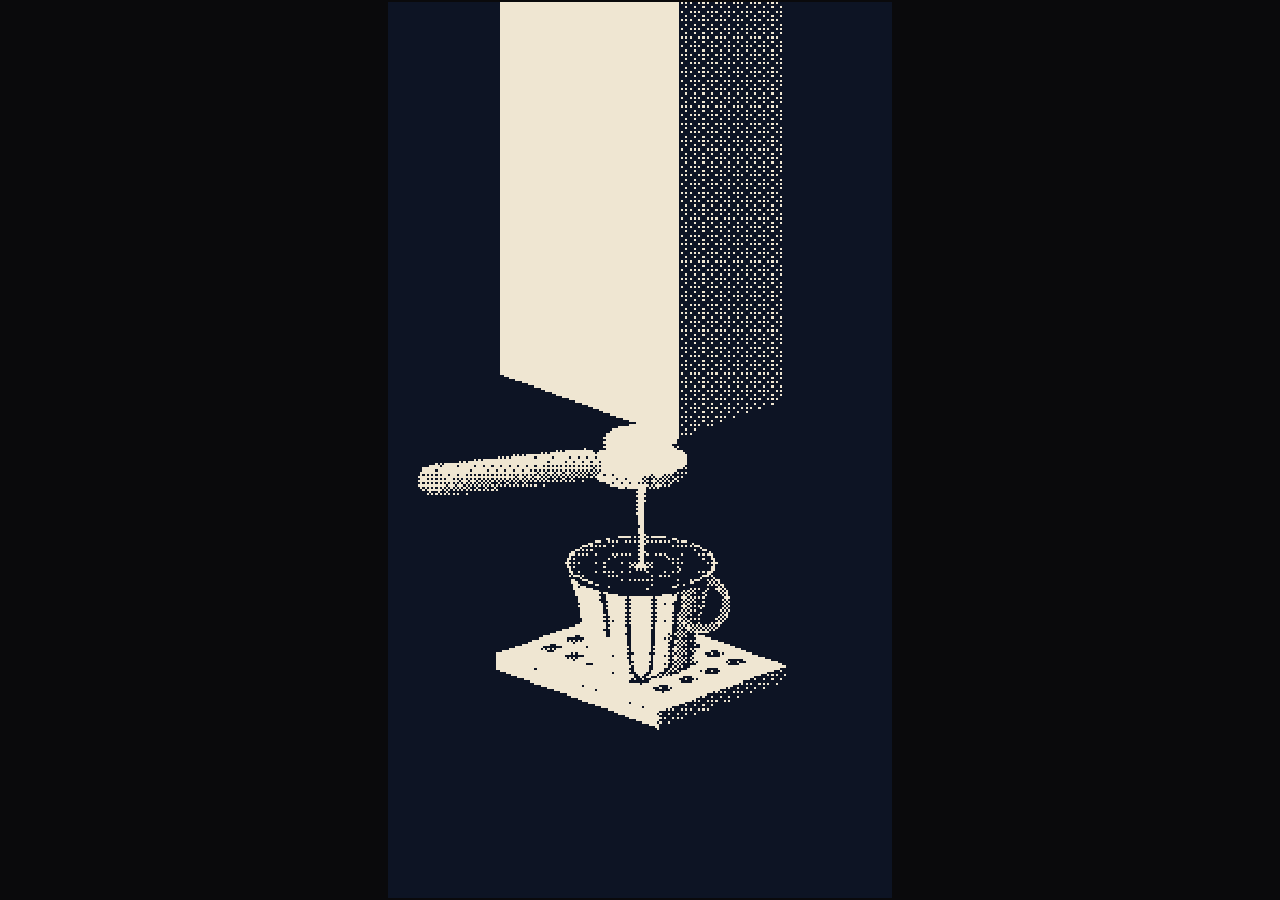
==== gallery/postcards/coffee/index.html @ 9e924c51 "Require maker-facing controls for every postcard" ====
<!doctype html>
<html lang="en">
<head>
<meta charset="utf-8">
<meta name="viewport" content="width=device-width, initial-scale=1">
<title>Coffee</title>
<style>
  :root{color-scheme:dark;--bg:#0a0a0c}
  *{box-sizing:border-box}
  html,body{margin:0;width:100%;height:100%;background:var(--bg);overflow:hidden}
  body{display:flex;align-items:center;justify-content:center}
  #stage{width:100%;height:100%;display:flex;align-items:center;justify-content:center}
  canvas{display:block;image-rendering:pixelated;image-rendering:crisp-edges}
  #load{position:fixed;inset:0;display:flex;align-items:center;justify-content:center;
    background:var(--bg);color:#6f6d66;font:11px/1.5 ui-monospace,SFMono-Regular,Menlo,monospace;
    letter-spacing:.2em;z-index:20}
</style>
</head>
<body>
<div id="stage"><canvas id="c"></canvas></div>
<div id="load">WARMING THE GROUP…</div>
<script>
(function(){
"use strict";

/* ========================================================================
   BLINKING ROBOT — coffee that never empties

   An espresso machine pours into a cup that is already full. The stream
   ripples the surface and pushes coffee over the rim; the spill runs down the
   cup, spreads on the tray, and leaves the frame. Then the pour stops, the
   surface settles, the cup is full and still again, and it starts over.

   RENDER PIPELINE — same discipline as the windmill postcard: compose the
   whole scene as CONTINUOUS luminance in a Float32 buffer, then threshold the
   finished composite once through an ordered Bayer 8x8 matrix. One dither pass
   means every surface is quantized on the same lattice and the frame reads as
   a single screen-print instead of a stack of pre-dithered parts. Luminance is
   the authoring space; the two-colour palette is applied only at the end.
   >= 1.0 is immune to the dither (solid paper), <= 0 is always ink.

   GEOMETRY is a symmetric dimetric projection — no perspective, no vanishing
   point. World +x runs right-and-down the frame, +y left-and-down, +z straight
   up. A horizontal circle therefore always projects to an ellipse of the same
   fixed ratio (ELL), which is what lets cup, rim, coffee, ripples and the tray
   pool all be drawn as plain ellipses and still agree about the ground plane.

   RESOLUTION INDEPENDENCE — every number in CFG is authored against a BASE
   234x416 grid and multiplied by S = W/234 at build time. Lengths, positions
   and velocities scale by S; rates (1/s) and unitless ratios must NOT be
   touched.
   ===================================================================== */

const BASE_W=234, BASE_H=416;

const CFG = {
  gridK : 26,          // grid is 9k x 16k cells -> 234x416 at k=26
  fit   : 'fill',      // 'fill' = grow into the space | 'crisp' = integer zoom
  ink   : '#0d1424',
  paper : '#efe6d2',

  /* Projection. e1 is world +x, e2 is world +y, both in grid pixels per world
     unit; z is straight up. Keeping |e1|=|e2| and mirroring their x components
     is what makes the projection symmetric, so the two visible side faces of
     every box read as an equal pair. */
  proj  : { ox:110, oy:288, ex:0.94, ey:0.34 },

  /* Face tones. Light comes from the upper left, so the +y face (front-left)
     is the lit side and the +x face (right) is the shaded one. */
  /* The two big machine faces are pushed to the ends of the range on purpose.
     A large area at mid luminance is a large area of 50% stipple, which reads
     as noise rather than as a surface; solid paper against solid ink keeps the
     masses simple and spends the dither on the round forms that need it. */
  tone  : { top:1.0, left:1.0, right:0.16, edge:1.0,
            coffee:0.02, wall:0.22, spill:0.0 },

  tray  : { x0:0, x1:80, y0:0, y1:64, z0:0, z1:7,
            slotX:11, slotY:12, slotW:5.4, slotH:6.2, lipInset:7 },

  cup   : { wx:40, wy:32, base:7, top:52, rTop:26, rBot:18, belly:0.30,
            wall:0.9, handleR:13, handleT:3.6 },

  /* The housing runs off the top of the frame. Seeing its top face would make
     it a box sitting in space; cropping it makes it a machine the scene is
     under, and leaves only the two side faces the composition needs. */
  /* The housing is centred on the CUP's axis, not on the frame: in this
     projection that means (bx0+bx1)/2 - (by0+by1)/2 must equal wx - wy. */
  mach  : { bx0:-24, bx1:64, by0:-14, by1:38, bz0:120, bz1:420,
            headR:13, headZ0:100, headZ1:110,
            collarR:16.5, collarZ0:94, collarZ1:100,
            spoutR:3.6, spoutZ0:88, spoutZ1:94,
            handA:[24,44,96], handB:[-14,80,88], handR:7.6, handCap:9.5 },

  /* The cycle. Everything is phase-driven off one clock, so the postcard has
     no accumulating state to drift: at the end of a period the surface is
     calm, the cup is clean, and the next pour starts from the same still cup. */
  cyc   : { period:9.4, pour:4.6, onRamp:0.30, breakDur:0.42,
            dropEvery:0.34, dropN:3 },

  wave  : { k:0.60, w:7.0, decay:62, gain:0.72, rise:1.6, fall:0.62 },

  spill : { n:4, spread:0.58, start:0.9, stagger:0.34, speed:34,
            dryDelay:0.7, drySpeed:52, w:1.1,
            poolGrow:11, poolMax:30, poolDrain:5.5,
            dripEvery:0.5, dripSpeed:110 }
};

/* ---------- helpers --------------------------------------------------- */
const clamp=(v,a,b)=>v<a?a:v>b?b:v;
const lerp=(a,b,t)=>a+(b-a)*t;
function smooth(e0,e1,x){ const t=clamp((x-e0)/(e1-e0),0,1); return t*t*(3-2*t); }

/* A smooth luminance ramp thresholded through an ordered matrix produces long
   straight bands — on a curved form they read as streaks running down it, not
   as shading. A tiny deterministic jitter added to the TONE (never to the
   palette or the lattice) breaks the bands into grain. */
function grain(x,y){
  const n=Math.sin(x*12.9898+y*78.233)*43758.5453;
  return (n-Math.floor(n))-0.5;
}

const BAYER = new Uint8Array([
   0,32, 8,40, 2,34,10,42,  48,16,56,24,50,18,58,26,
  12,44, 4,36,14,46, 6,38,  60,28,52,20,62,30,54,22,
   3,35,11,43, 1,33, 9,41,  51,19,59,27,49,17,57,25,
  15,47, 7,39,13,45, 5,37,  63,31,55,23,61,29,53,21]);

function packColor(hex){
  const n=parseInt(hex.slice(1),16);
  const r=(n>>16)&255, g=(n>>8)&255, b=n&255;
  return ((255<<24)|(b<<16)|(g<<8)|r)>>>0;   // little-endian AABBGGRR
}

/* ======================================================================
   DERIVED STATE — rebuilt by build()
   ==================================================================== */
let W,H,S;
let lum,img,buf32,CINK,CPAP;
let EX,EY,OX,OY;            // projection, in grid pixels
let ELLX,ELLY;              // world radius -> ellipse radii
let CUPX,RIMY,BASEY,RTOP,RBOT,SURFY;
let SPOUTX,SPOUTY;
let TRAYTOP;                // projected y of the tray top at the cup axis

const cv=document.getElementById('c');
const ctx=cv.getContext('2d',{alpha:false});

/* World -> grid. z is up, so it subtracts. */
function px(x,y){ return OX+(x-y)*EX; }
function py(x,y,z){ return OY+(x+y)*EY-z; }

function build(){
  const K=CFG.gridK;
  W=9*K; H=16*K; S=W/BASE_W;

  cv.width=W; cv.height=H;
  img=ctx.createImageData(W,H);
  buf32=new Uint32Array(img.data.buffer);
  lum=new Float32Array(W*H);
  CINK=packColor(CFG.ink); CPAP=packColor(CFG.paper);

  const p=CFG.proj;
  EX=p.ex*S; EY=p.ey*S; OX=p.ox*S; OY=p.oy*S;

  /* A horizontal circle of world radius r projects to an ellipse of these
     radii — derived from the projection itself, never guessed, so ground-plane
     ellipses and box faces cannot disagree about the same plane. */
  ELLX=Math.SQRT2*EX; ELLY=Math.SQRT2*EY;

  const c=CFG.cup;
  CUPX = px(c.wx,c.wy);
  RIMY = py(c.wx,c.wy,c.top);
  BASEY= py(c.wx,c.wy,c.base);
  TRAYTOP = py(c.wx,c.wy,CFG.tray.z1);
  RTOP = c.rTop*S; RBOT = c.rBot*S;
  SURFY = RIMY + 1.4*S;               // the coffee sits just under the rim

  const m=CFG.mach;
  SPOUTX = px(c.wx,c.wy);
  SPOUTY = py(c.wx,c.wy,m.spoutZ0);
}

/* ======================================================================
   PRIMITIVES — everything writes coverage-weighted luminance
   ==================================================================== */
function span(y,xa,xb,tone,alpha){
  if(y<0||y>=H||xb<=xa) return;
  if(xa<0)xa=0; if(xb>W)xb=W; if(xb<=xa) return;
  const o=y*W, i0=Math.floor(xa), i1=Math.ceil(xb)-1;
  for(let x=i0;x<=i1;x++){
    const cov=Math.min(x+1,xb)-Math.max(x,xa); if(cov<=0) continue;
    const a=alpha*cov, i=o+x;
    lum[i]+=(tone-lum[i])*a;
  }
}
/* Shaded variant: fn(x,y) -> tone, sampled at the pixel centre. */
function spanF(y,xa,xb,fn,alpha){
  if(y<0||y>=H||xb<=xa) return;
  if(xa<0)xa=0; if(xb>W)xb=W; if(xb<=xa) return;
  const o=y*W, i0=Math.floor(xa), i1=Math.ceil(xb)-1, cy=y+0.5;
  for(let x=i0;x<=i1;x++){
    const cov=Math.min(x+1,xb)-Math.max(x,xa); if(cov<=0) continue;
    const a=alpha*cov, i=o+x;
    lum[i]+=(fn(x+0.5,cy)-lum[i])*a;
  }
}

/* Simple polygon scanline. Works for the convex quads every box face is. */
function poly(pts,tone,alpha){
  if(alpha===undefined) alpha=1;
  let ymin=1e9,ymax=-1e9;
  for(const p of pts){ if(p[1]<ymin)ymin=p[1]; if(p[1]>ymax)ymax=p[1]; }
  const y0=Math.max(0,Math.floor(ymin)), y1=Math.min(H-1,Math.ceil(ymax));
  const xs=[];
  const shaded=typeof tone==='function';
  for(let y=y0;y<=y1;y++){
    const cy=y+0.5; xs.length=0;
    for(let i=0,n=pts.length;i<n;i++){
      const a=pts[i], b=pts[(i+1)%n];
      if((a[1]<=cy)===(b[1]<=cy)) continue;
      xs.push(a[0]+(cy-a[1])*(b[0]-a[0])/(b[1]-a[1]));
    }
    if(xs.length<2) continue;
    xs.sort((p,q)=>p-q);
    for(let i=0;i+1<xs.length;i+=2){
      if(shaded) spanF(y,xs[i],xs[i+1],tone,alpha);
      else span(y,xs[i],xs[i+1],tone,alpha);
    }
  }
}

function ellipse(cx,cy,rx,ry,tone,alpha){
  if(alpha===undefined) alpha=1;
  if(rx<=0||ry<=0) return;
  const shaded=typeof tone==='function';
  const y0=Math.max(0,Math.floor(cy-ry)), y1=Math.min(H-1,Math.ceil(cy+ry));
  for(let y=y0;y<=y1;y++){
    const u=(y+0.5-cy)/ry; if(u<=-1||u>=1) continue;
    const dx=rx*Math.sqrt(1-u*u);
    if(shaded) spanF(y,cx-dx,cx+dx,tone,alpha);
    else span(y,cx-dx,cx+dx,tone,alpha);
  }
}

/* Elliptical ring, drawn as the two side spans of the outer ellipse minus the
   inner one. Used for the rim band and the cup handle. */
function ring(cx,cy,rx,ry,rx2,ry2,tone,alpha){
  if(alpha===undefined) alpha=1;
  const y0=Math.max(0,Math.floor(cy-ry)), y1=Math.min(H-1,Math.ceil(cy+ry));
  for(let y=y0;y<=y1;y++){
    const u=(y+0.5-cy)/ry; if(u<=-1||u>=1) continue;
    const dx=rx*Math.sqrt(1-u*u);
    const v=(y+0.5-cy)/ry2;
    if(v>-1&&v<1){
      const dx2=rx2*Math.sqrt(1-v*v);
      span(y,cx-dx,cx-dx2,tone,alpha);
      span(y,cx+dx2,cx+dx,tone,alpha);
    }else{
      span(y,cx-dx,cx+dx,tone,alpha);
    }
  }
}

/* Capsule: a thick segment with round ends, shaded across its own normal so a
   cylinder reads as a cylinder rather than a flat bar. */
function capsule(ax,ay,bx,by,r,fn,alpha){
  if(alpha===undefined) alpha=1;
  const x0=Math.max(0,Math.floor(Math.min(ax,bx)-r-1));
  const x1=Math.min(W-1,Math.ceil(Math.max(ax,bx)+r+1));
  const y0=Math.max(0,Math.floor(Math.min(ay,by)-r-1));
  const y1=Math.min(H-1,Math.ceil(Math.max(ay,by)+r+1));
  const dx=bx-ax, dy=by-ay, L2=dx*dx+dy*dy||1;
  for(let y=y0;y<=y1;y++){
    const o=y*W, cy=y+0.5;
    for(let x=x0;x<=x1;x++){
      const cx=x+0.5;
      let t=((cx-ax)*dx+(cy-ay)*dy)/L2; t=clamp(t,0,1);
      const qx=cx-(ax+dx*t), qy=cy-(ay+dy*t);
      const d=Math.sqrt(qx*qx+qy*qy);
      const cov=clamp(r+0.5-d,0,1); if(cov<=0) continue;
      /* signed distance across the capsule, -1 (upper-left) .. 1 */
      const nrm=(qx*dy-qy*dx)/Math.sqrt(L2)/r;
      const i=o+x, a=alpha*cov;
      lum[i]+=(fn(clamp(nrm,-1,1),t)-lum[i])*a;
    }
  }
}

/* ======================================================================
   BOXES — three visible faces, back-to-front is implicit
   ==================================================================== */
function box(x0,x1,y0,y1,z0,z1,tones){
  const T=tones||CFG.tone;
  const P=(x,y,z)=>[px(x,y),py(x,y,z)];
  /* +y face (front-left, lit) */
  poly([P(x0,y1,z1),P(x1,y1,z1),P(x1,y1,z0),P(x0,y1,z0)],T.left);
  /* +x face (right, shaded) */
  poly([P(x1,y0,z1),P(x1,y1,z1),P(x1,y1,z0),P(x1,y0,z0)],T.right);
  /* top */
  poly([P(x0,y0,z1),P(x1,y0,z1),P(x1,y1,z1),P(x0,y1,z1)],T.top);
  /* the vertical corner where the two side faces meet needs a stroke: they are
     different tones, but at this resolution the seam still closes up unless it
     is drawn */
  const a=P(x1,y1,z1), b=P(x1,y1,z0);
  capsule(a[0],a[1],b[0],b[1],0.6,()=>CFG.tone.edge);
}

/* Vertical cylinder seen from above: the side wall plus its top ellipse. */
function cylinder(wx,wy,r,z0,z1,shade){
  const cx=px(wx,wy), cyTop=py(wx,wy,z1), cyBot=py(wx,wy,z0);
  const RX=r*ELLX, ry=r*ELLY;
  /* side wall: the lower half of the top ellipse swept down to the bottom one */
  for(let y=Math.floor(cyTop);y<=Math.ceil(cyBot+ry);y++){
    const dyT=(y+0.5-cyTop)/ry, dyB=(y+0.5-cyBot)/ry;
    let half=RX;
    if(dyB>0){ if(dyB>=1) continue; half=RX*Math.sqrt(1-dyB*dyB); }
    else if(dyT<0){ if(dyT<=-1) continue; half=RX*Math.sqrt(1-dyT*dyT); }
    spanF(y,cx-half,cx+half,(x)=>shade((x-cx)/RX),1);
  }
  ellipse(cx,cyTop,RX,ry,CFG.tone.top,1);
  return {cx:cx,rx:RX,ry:ry,top:cyTop,bot:cyBot};
}

/* Shading law shared by every round vertical form: lit from the upper left,
   with a bright edge on the lit side and a dark terminator on the right. */
function roundShade(n){
  const t=clamp((n+1)/2,0,1);
  return 0.98-0.86*t*t;
}

/* The cup gets its own law: solid across most of its width, with the fall-off
   pushed into the last third. A full round gradient dithers into vertical
   bands, and the overflow running down the cup is ALSO vertical bands — the
   two become the same mark and the cup just reads as striped. Keeping the body
   a flat mass leaves the stripes to mean one thing only: coffee. */
function cupShade(n){
  const t=smooth(0.18,1.0,n);
  return 1.0-0.94*t*t;
}

/* ======================================================================
   CYCLE STATE
   ==================================================================== */
let t=0;
let waveAmp=0;            // ripple amplitude, 0..1
let wavePhase=0;
let spills=[];            // rivulets down the outside of the cup
let pool=0;               // radius of the spill pool on the tray, world units
let drips=[];             // drops falling off the tray, out of frame
let drops=[];             // residual drops from the spout after the pour stops
let lastDrip=0, lastDrop=0;

function resetCycle(){
  spills=[];
  const n=CFG.spill.n;
  for(let i=0;i<n;i++){
    /* Rivulets sit on the FRONT arc of the rim only. On the back arc they
       would run down a face the camera cannot see and read as nothing. */
    const u=(i+0.5)/n-0.5;
    spills.push({ ang:Math.PI/2+u*Math.PI*CFG.spill.spread,
                  t0:CFG.spill.start+i*CFG.spill.stagger*(i%2?1:0.6),
                  head:0, tail:0, v:CFG.spill.speed*(0.85+0.3*((i*7)%5)/5) });
  }
  drops=[]; lastDrop=0;
}
resetCycle();

/* phase within one cycle, and the pour envelope */
function phase(){ return t%CFG.cyc.period; }
function pourAmount(){
  const p=phase(), c=CFG.cyc;
  if(p>c.pour) return 0;
  return smooth(0,c.onRamp,p);
}

function step(dt){
  const c=CFG.cyc, w=CFG.wave, s=CFG.spill;
  const prev=phase();
  t+=dt;
  const p=phase();
  if(p<prev) resetCycle();          // wrapped: a fresh, clean cup

  /* Ripples answer to the stream LANDING, not to the pour starting: the tip
     needs its fall time first, or the surface reacts to nothing. */
  const pouring=pourAmount()>0.01 && p>=c.onRamp*0.85 && p<=c.pour;

  /* Ripples: driven up while the stream lands, then decaying. The phase keeps
     advancing either way so rings keep travelling outward as they die. */
  wavePhase+=w.w*dt;
  const target=pouring?1:0;
  const rate=pouring?w.rise:w.fall;
  waveAmp+=(target-waveAmp)*clamp(rate*dt,0,1);

  /* Rivulets. The head runs down the outside while the pour is on; once it
     stops, the streak dries from the top down, which is what returns the cup
     to a clean, still state before the cycle repeats. */
  const runLen=(BASEY+RBOT*ELLY)-RIMY;
  for(const sp of spills){
    if(p>=sp.t0 && p<=c.pour) sp.head=Math.min(runLen,sp.head+sp.v*S*dt);
    if(p>c.pour+s.dryDelay){
      sp.tail=Math.min(sp.head,sp.tail+s.drySpeed*S*dt);
    }
  }
  /* Pool on the tray: fed while any rivulet has reached the bottom of the cup,
     draining off the tray the rest of the time. */
  let feeding=false;
  for(const sp of spills) if(sp.head>=runLen*0.98 && sp.tail<sp.head) feeding=true;
  pool += (feeding? s.poolGrow : -s.poolDrain)*dt;
  pool = clamp(pool,0,s.poolMax);

  /* Drips off the tray's front edge — the spill leaving the frame rather than
     becoming a second subject. */
  if(pool>CFG.tray.y1*0.16 && t-lastDrip>s.dripEvery){
    lastDrip=t;
    const u=0.25+0.5*((drips.length*13)%7)/7;
    const wx=lerp(CFG.tray.x0,CFG.tray.x1,u), wy=CFG.tray.y1;
    drips.push({x:px(wx,wy), y:py(wx,wy,0), v:0, len:2.2*S});
  }
  for(const d of drips){ d.v+=CFG.spill.dripSpeed*S*dt; d.y+=d.v*dt; d.len+=6*S*dt; }
  drips=drips.filter(d=>d.y-d.len<H);

  /* Residual drops after the stream breaks. */
  const off=p-c.pour;
  if(off>c.breakDur && off<c.breakDur+c.dropEvery*c.dropN && t-lastDrop>c.dropEvery){
    lastDrop=t; drops.push({y:SPOUTY,v:0,r:0.9*S});
  }
  for(const d of drops){ d.v+=190*S*dt; d.y+=d.v*dt; }
  drops=drops.filter(d=>d.y<SURFY);
}

/* ======================================================================
   SCENE
   ==================================================================== */
function drawTray(){
  const T=CFG.tray, P=(x,y,z)=>[px(x,y),py(x,y,z)];
  box(T.x0,T.x1,T.y0,T.y1,T.z0,T.z1);
  /* Drain slots, an axo lattice on the top face. They are the only fine detail
     in the frame, and they earn it: they establish the ground plane the cup,
     the pool and the ripples all share. */
  for(let x=T.x0+T.lipInset;x<=T.x1-T.lipInset-T.slotW;x+=T.slotX){
    for(let y=T.y0+T.lipInset;y<=T.y1-T.lipInset-T.slotH;y+=T.slotY){
      poly([P(x,y,T.z1),P(x+T.slotW,y,T.z1),P(x+T.slotW,y+T.slotH,T.z1),
            P(x,y+T.slotH,T.z1)],0.18);
    }
  }
}

function drawPool(){
  if(pool<=0.5) return;
  const c=CFG.cup;
  const cx=px(c.wx,c.wy), cy=py(c.wx,c.wy,CFG.tray.z1);
  /* Irregular by construction: two offset ellipses read as spread liquid, a
     single one reads as a drawn disc. */
  ellipse(cx,cy,pool*ELLX,pool*ELLY,CFG.tone.spill,1);
  ellipse(cx-pool*0.45*ELLX,cy+pool*0.42*ELLY,pool*0.72*ELLX,pool*0.66*ELLY,CFG.tone.spill,1);
  ellipse(cx+pool*0.30*ELLX,cy+pool*0.30*ELLY,pool*0.55*ELLX,pool*0.52*ELLY,CFG.tone.spill,1);
  /* wet edge */
  ring(cx,cy,pool*ELLX,pool*ELLY,pool*ELLX-0.9*S,pool*ELLY-0.9*S,0.42,0.7);
}

function cupHalf(y){
  /* Half-width of the cup silhouette at grid row y. Above the rim centre it is
     the rim ellipse; below the base centre the base ellipse; between, a
     slightly bellied taper. */
  const rimRy=RTOP*ELLY, baseRy=RBOT*ELLY;
  if(y<RIMY){
    const u=(y-RIMY)/rimRy; if(u<=-1) return -1;
    return RTOP*ELLX*Math.sqrt(1-u*u);
  }
  if(y>BASEY){
    const u=(y-BASEY)/baseRy; if(u>=1) return -1;
    return RBOT*ELLX*Math.sqrt(1-u*u);
  }
  const p=(y-RIMY)/(BASEY-RIMY);
  const k=p+CFG.cup.belly*p*(1-p);
  return lerp(RTOP,RBOT,k)*ELLX;
}

function drawCup(){
  const c=CFG.cup;
  const rimRy=RTOP*ELLY, baseRy=RBOT*ELLY;
  const y0=Math.floor(RIMY-rimRy), y1=Math.ceil(BASEY+baseRy);
  /* Outside of the cup, shaded round. Drawn as one silhouette so the rim,
     wall and base cap cannot separate along a seam. */
  for(let y=y0;y<=y1;y++){
    const h=cupHalf(y+0.5); if(h<=0) continue;
    spanF(y,CUPX-h,CUPX+h,(x,yy)=>{
      const n=(x-CUPX)/h;
      return cupShade(n)+grain(x,yy)*0.03;
    },1);
    /* The shaded side of the cup sits against a background of the same value,
       so the silhouette needs a lighter stroke or the cup loses its edge. */
    span(y,CUPX+h-1.0*S,CUPX+h,0.62,0.9);
  }
  /* Handle: a ring on the shaded side, drawn after the body so it reads as
     attached rather than embedded. */
  const hx=CUPX+RTOP*ELLX*0.82, hy=lerp(RIMY,BASEY,0.42);
  const hr=c.handleR*S, ht=c.handleT*S;
  ring(hx,hy,hr,hr*1.05,hr-ht,hr*1.05-ht,0.52,1);
  ring(hx,hy,hr,hr*1.05,hr-0.8*S,hr*1.05-0.8*S,0.92,0.8);
}

function drawInside(){
  /* Inner wall, then the coffee just below it. The cup is FULL: the gap
     between the two is a single dark line, not a well. */
  const irx=RTOP*ELLX-CFG.cup.wall*S, iry=RTOP*ELLY-CFG.cup.wall*S*ELLY/ELLX;
  ellipse(CUPX,RIMY,irx,iry,CFG.tone.wall,1);
  const srx=irx*0.985, sry=iry*0.985;
  ellipse(CUPX,SURFY,srx,sry,(x,y)=>surfaceTone(x,y,srx,sry),1);
  /* Meniscus: coffee climbing the wall keeps the full read at the rim. */
  ring(CUPX,SURFY,srx,sry,srx-0.9*S,sry-0.9*S,0.34,0.55);
  /* The rim itself, drawn as a solid line all the way round. It is the single
     most load-bearing edge in the frame: the coffee and the background are the
     same value, and this is what says the cup is full to the top rather than
     open onto nothing. */
  ring(CUPX,RIMY,irx+1.1*S,iry+1.1*S*ELLY/ELLX,irx,iry,1.0,1);
}

/* Radial ripple field. The amplitude envelope is animated; the shading is the
   wave's SLOPE, not its height, because a 1-bit surface can only show a
   gradient as where the light catches it. */
function surfaceTone(x,y,rx,ry){
  const dx=(x-CUPX)/rx, dy=(y-SURFY)/ry;
  const r=Math.sqrt(dx*dx+dy*dy)*RTOP;
  const w=CFG.wave;
  const env=waveAmp*Math.exp(-r/(w.decay*0.5+1e-6));
  const slope=Math.cos(w.k*r-wavePhase)*env;
  /* A ring only catches light on the face turned toward the light: the near
     side of each crest. */
  const lit=clamp(slope,0,1);
  return CFG.tone.coffee + w.gain*lit*lit;
}

function drawStream(){
  const c=CFG.cyc, p=phase();
  const amt=pourAmount();
  let top=SPOUTY, bot=SURFY;
  if(p>c.pour){
    /* The stream breaks at the spout and the tail keeps falling, so the last
       thing seen is a length of coffee in mid-air with nothing feeding it. */
    const k=clamp((p-c.pour)/c.breakDur,0,1);
    top=lerp(SPOUTY,SURFY,k*k);
    if(k>=1) return;
  }else if(amt<=0.01){
    return;
  }else{
    /* Leaving the head at the surface would make the pour switch on as a
       finished column. It falls: the tip travels from the spout down to the
       coffee, and only then does anything happen to the surface. */
    bot=lerp(SPOUTY,SURFY,smooth(0,c.onRamp*0.85,p));
  }
  const wTop=2.4*S*(0.65+0.35*amt), wBot=1.5*S;
  const y0=Math.floor(top), y1=Math.ceil(bot);
  for(let y=y0;y<=y1;y++){
    const u=clamp((y-SPOUTY)/(SURFY-SPOUTY),0,1);
    const wid=lerp(wTop,wBot,u);
    /* A slight wander keeps the stream from reading as a ruled line. */
    const x=SPOUTX + Math.sin(u*7.0+t*5.2)*0.55*S*u;
    spanF(y,x-wid,x+wid,(sx)=>{
      const n=(sx-x)/wid;
      return 1.0-0.62*n*n*n*n;
    },1);
  }
  /* Where it lands: a small bright collar, the only place the coffee is lit
     from inside. */
  if(p<=c.pour && bot>=SURFY-0.5){
    ellipse(SPOUTX,SURFY,3.4*S,1.5*S,0.85,0.8*amt);
    ellipse(SPOUTX,SURFY,1.6*S,0.8*S,1.0,amt);
  }
}

function drawDrops(){
  for(const d of drops){
    ellipse(SPOUTX,d.y,d.r,d.r*1.7,0.95,1);
  }
}

function drawSpill(){
  const runLen=(BASEY+RBOT*ELLY)-RIMY;
  for(const sp of spills){
    if(sp.head<=sp.tail) continue;
    const nx=Math.cos(sp.ang);          // -1..1 across the visible front arc
    const yTop=RIMY+sp.tail, yBot=RIMY+sp.head;
    for(let y=Math.floor(yTop);y<=Math.ceil(yBot);y++){
      const h=cupHalf(y+0.5); if(h<=0) continue;
      /* The rivulet clings to the wall, so its x follows the taper rather
         than falling straight. */
      const x=CUPX+nx*h*0.92;
      const wid=CFG.spill.w*S*(0.7+0.3*(1-(y-yTop)/Math.max(1,yBot-yTop)));
      span(y,x-wid,x+wid,CFG.tone.spill,1);
      span(y,x-wid-0.7*S,x-wid,0.55,0.5);   // wet highlight on the lit side
    }
    /* pendant drop at the head while it is still running */
    if(sp.head<runLen*0.99){
      const y=RIMY+sp.head, h=cupHalf(y);
      if(h>0) ellipse(CUPX+nx*h*0.92,y,1.1*S,1.5*S,CFG.tone.spill,1);
    }
  }
  /* The crest: a continuous band of coffee lying over the front of the rim.
     Without it the rivulets start out of nowhere below a clean bright rim, and
     the cup reads as striped rather than as overflowing. This is the moment
     the postcard is about, so it is drawn as one connected thing. */
  const amt=pourAmount(), p=phase();
  let over=0;
  for(const sp of spills) if(p>=sp.t0) over=Math.max(over,smooth(0,0.5,p-sp.t0));
  over*=amt;
  if(over>0.01){
    const a0=Math.PI/2-Math.PI*CFG.spill.spread/2-0.25;
    const a1=Math.PI/2+Math.PI*CFG.spill.spread/2+0.25;
    const rx=RTOP*ELLX, ry=RTOP*ELLY;
    for(let a=a0;a<=a1;a+=0.05){
      const x=CUPX+Math.cos(a)*rx, y=SURFY+Math.sin(a)*ry;
      /* thicker in the middle of the front arc, thinning to nothing at the
         sides, so the band has a shape instead of a cut end */
      const k=1-Math.abs((a-Math.PI/2)/((a1-a0)/2));
      ellipse(x,y,(1.0+1.7*k)*S*over,(0.8+1.2*k)*S*over,CFG.tone.spill,1);
    }
  }
}

/* Coffee is dark ON a surface and bright IN the air. That is not a lighting
   model, it is a legibility rule the whole postcard obeys: the stream, the
   residual drops and these drips all fall against the dark background, and
   drawn in the spill's own value they would simply not exist. */
function drawDrips(){
  for(const d of drips){
    const y0=Math.max(0,d.y-d.len);
    for(let y=Math.floor(y0);y<=Math.ceil(d.y);y++){
      const u=(y-y0)/Math.max(1,d.y-y0);
      span(y,d.x-0.55*S,d.x+0.55*S,0.35+0.6*u,1);
    }
    ellipse(d.x,d.y,1.0*S,1.5*S,0.98,1);
  }
}

function drawMachine(){
  const m=CFG.mach;
  box(m.bx0,m.bx1,m.by0,m.by1,m.bz0,m.bz1);
  /* group head, portafilter collar, spout — three stacked cylinders on the
     cup's own axis, which is what makes the pour land where it must */
  cylinder(CFG.cup.wx,CFG.cup.wy,m.headR,m.headZ0,m.headZ1,roundShade);
  cylinder(CFG.cup.wx,CFG.cup.wy,m.collarR,m.collarZ0,m.collarZ1,roundShade);
  cylinder(CFG.cup.wx,CFG.cup.wy,m.spoutR,m.spoutZ0,m.spoutZ1,roundShade);
  /* the handle: one long capsule out to the left, with a rounded end. It is
     the only diagonal in a frame of verticals and ellipses, and it is what
     tells you this is a machine somebody uses. */
  const A=m.handA,B=m.handB;
  const ax=px(A[0],A[1]), ay=py(A[0],A[1],A[2]);
  const bx=px(B[0],B[1]), by=py(B[0],B[1],B[2]);
  capsule(ax,ay,bx,by,m.handR*S,(n)=>roundShade(n));
  capsule(bx,by,bx,by,m.handCap*S*0.5,(n)=>roundShade(n)*0.9+0.06);
}

/* ======================================================================
   DITHER + BLIT
   ==================================================================== */
function dither(){
  for(let y=0;y<H;y++){
    const row=(y&7)<<3, o=y*W;
    for(let x=0;x<W;x++){
      const i=o+x;
      buf32[i] = lum[i]*64 > BAYER[row|(x&7)]+0.5 ? CPAP : CINK;
    }
  }
  ctx.putImageData(img,0,0);
}

/* ======================================================================
   FRAME — strictly back to front
   ==================================================================== */
function renderFrame(){
  lum.fill(0);
  drawMachine();      // behind and above everything
  drawTray();
  drawPool();         // spill spreads on the tray, under the cup's silhouette
  drawDrips();
  drawCup();          // outside of the cup, including the whole rim band
  drawInside();       // inner wall + coffee, punched into the silhouette
  drawStream();       // lands on the coffee, in front of the far rim
  drawDrops();
  drawSpill();        // over the rim and down the front — nearest surface
  dither();
}

/* ======================================================================
   DRIVER
   ==================================================================== */
const DT=1/60;
let acc=0,last=0,galleryPaused=false,driverActive=false,rafSeen=false;
const loadEl=document.getElementById('load');

/* Warm up off-screen so the first visible frame is a still, full cup rather
   than the middle of whatever the clock happened to start on. */
function warmup(){ for(let i=0;i<120;i++) step(DT); }

function fitCanvas(){
  const st=document.getElementById('stage');
  const availW=st.clientWidth, availH=st.clientHeight;
  let w,h;
  if(CFG.fit==='crisp'){
    const cell=Math.max(1,Math.floor(Math.min(availW/W, availH/H)));
    w=W*cell; h=H*cell;
  }else{
    h=Math.floor(Math.min(availH, availW*16/9));
    h-=h%16; if(h<16) h=16;
    w=h*9/16;
  }
  cv.style.width=w+'px'; cv.style.height=h+'px';
}

function tick(now){
  if(galleryPaused) return;
  const n=(now===undefined)?performance.now():now;
  let dtr=(n-last)/1000; last=n;
  if(dtr>0.25) dtr=0.25;
  acc+=dtr; while(acc>=DT){ step(DT); acc-=DT; }
  renderFrame();
}
function rafLoop(now){
  if(galleryPaused){ driverActive=false; return; }
  rafSeen=true; tick(now); requestAnimationFrame(rafLoop);
}
function startDriver(){
  if(driverActive||galleryPaused) return;
  driverActive=true; last=performance.now();
  requestAnimationFrame(rafLoop);
  setTimeout(()=>{ if(!rafSeen) setInterval(()=>tick(),16); },400);
}
addEventListener('message',e=>{
  const d=e.data;
  if(!d||d.type!=='blinking-robot:preview-pause') return;
  galleryPaused=Boolean(d.paused);
  if(!galleryPaused) startDriver();
});
addEventListener('resize',fitCanvas);

build();
t=0; resetCycle(); warmup();
fitCanvas(); renderFrame();
loadEl.remove();
startDriver();

/* Console handle for tuning a still frame without a control panel. */
/* seek() replays the cycle from a clean cup up to `sec`, so a given moment can
   be inspected as the animation actually reaches it — setting the clock alone
   would show that phase with the wrong spill and ripple state. */
window.__coffee={ CFG:CFG,
                  seek:function(sec){ galleryPaused=true; driverActive=false;
                    t=0; waveAmp=0; wavePhase=0; pool=0; drips=[]; resetCycle();
                    for(let i=0;i<Math.round(sec*60);i++) step(DT);
                    renderFrame(); },
                  play:function(){ galleryPaused=false; startDriver(); },
                  state:function(){ return {t:t,phase:phase(),amp:waveAmp,pool:pool,
                                            spills:spills.length,drips:drips.length}; } };
})();
</script>
</body>
</html>
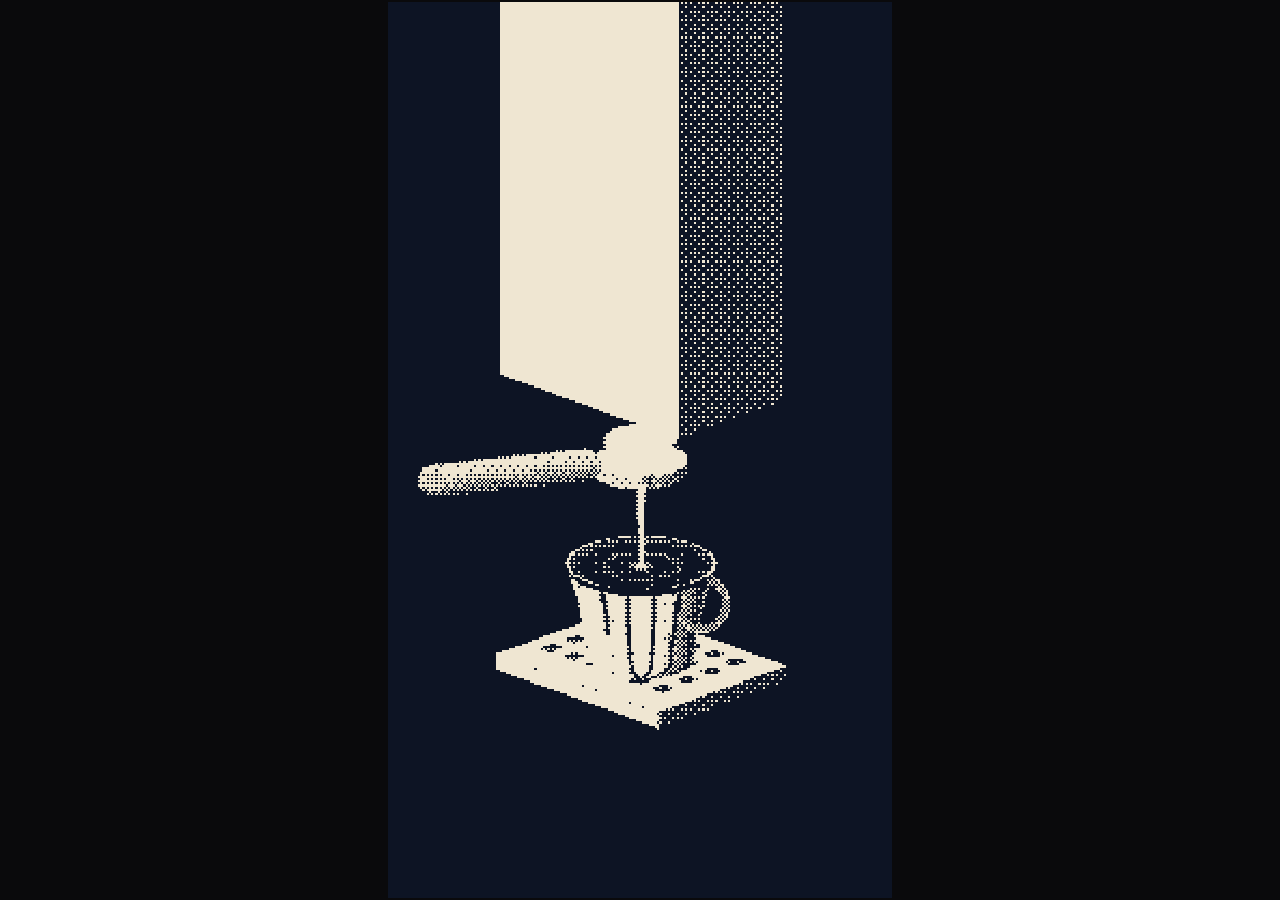
==== commit e77e3e2e: "Merge pull request #8 from alexmacflai/postcard/passing-legs Add passing-legs animated postcard" ====
--- a/gallery/postcards/coffee/index.html
+++ b/gallery/postcards/coffee/index.html
@@ -97,6 +97,9 @@
   cyc   : { period:9.4, pour:4.6, onRamp:0.30, breakDur:0.42,
             dropEvery:0.34, dropN:3 },
 
+  /* The stream's own dimensions, in BASE units. */
+  strm  : { wTop:2.4, wBot:1.5, wander:0.55 },
+
   wave  : { k:0.60, w:7.0, decay:62, gain:0.72, rise:1.6, fall:0.62 },
 
   spill : { n:4, spread:0.58, start:0.9, stagger:0.34, speed:34,
@@ -549,13 +552,14 @@
        coffee, and only then does anything happen to the surface. */
     bot=lerp(SPOUTY,SURFY,smooth(0,c.onRamp*0.85,p));
   }
-  const wTop=2.4*S*(0.65+0.35*amt), wBot=1.5*S;
+  const st=CFG.strm;
+  const wTop=st.wTop*S*(0.65+0.35*amt), wBot=st.wBot*S;
   const y0=Math.floor(top), y1=Math.ceil(bot);
   for(let y=y0;y<=y1;y++){
     const u=clamp((y-SPOUTY)/(SURFY-SPOUTY),0,1);
     const wid=lerp(wTop,wBot,u);
     /* A slight wander keeps the stream from reading as a ruled line. */
-    const x=SPOUTX + Math.sin(u*7.0+t*5.2)*0.55*S*u;
+    const x=SPOUTX + Math.sin(u*7.0+t*5.2)*st.wander*S*u;
     spanF(y,x-wid,x+wid,(sx)=>{
       const n=(sx-x)/wid;
       return 1.0-0.62*n*n*n*n;
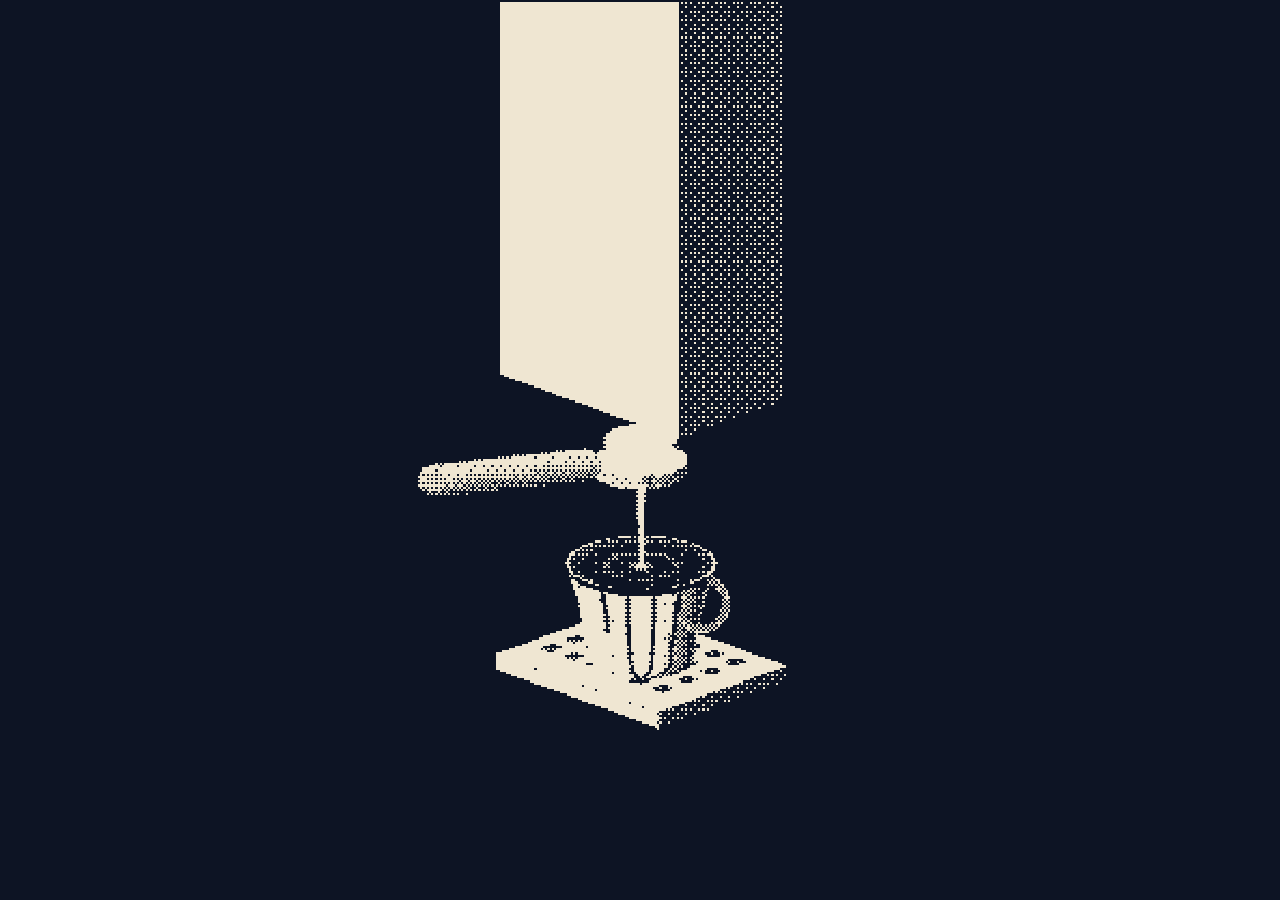
==== commit 7fb38552: "Remove obsolete postcard implementation" ====
--- a/gallery/postcards/coffee/index.html
+++ b/gallery/postcards/coffee/index.html
@@ -1,762 +1 @@
-<!doctype html>
-<html lang="en">
-<head>
-<meta charset="utf-8">
-<meta name="viewport" content="width=device-width, initial-scale=1">
-<title>Coffee</title>
-<style>
-  :root{color-scheme:dark;--bg:#0a0a0c}
-  *{box-sizing:border-box}
-  html,body{margin:0;width:100%;height:100%;background:var(--bg);overflow:hidden}
-  body{display:flex;align-items:center;justify-content:center}
-  #stage{width:100%;height:100%;display:flex;align-items:center;justify-content:center}
-  canvas{display:block;image-rendering:pixelated;image-rendering:crisp-edges}
-  #load{position:fixed;inset:0;display:flex;align-items:center;justify-content:center;
-    background:var(--bg);color:#6f6d66;font:11px/1.5 ui-monospace,SFMono-Regular,Menlo,monospace;
-    letter-spacing:.2em;z-index:20}
-</style>
-</head>
-<body>
-<div id="stage"><canvas id="c"></canvas></div>
-<div id="load">WARMING THE GROUP…</div>
-<script>
-(function(){
-"use strict";
-
-/* ========================================================================
-   BLINKING ROBOT — coffee that never empties
-
-   An espresso machine pours into a cup that is already full. The stream
-   ripples the surface and pushes coffee over the rim; the spill runs down the
-   cup, spreads on the tray, and leaves the frame. Then the pour stops, the
-   surface settles, the cup is full and still again, and it starts over.
-
-   RENDER PIPELINE — same discipline as the windmill postcard: compose the
-   whole scene as CONTINUOUS luminance in a Float32 buffer, then threshold the
-   finished composite once through an ordered Bayer 8x8 matrix. One dither pass
-   means every surface is quantized on the same lattice and the frame reads as
-   a single screen-print instead of a stack of pre-dithered parts. Luminance is
-   the authoring space; the two-colour palette is applied only at the end.
-   >= 1.0 is immune to the dither (solid paper), <= 0 is always ink.
-
-   GEOMETRY is a symmetric dimetric projection — no perspective, no vanishing
-   point. World +x runs right-and-down the frame, +y left-and-down, +z straight
-   up. A horizontal circle therefore always projects to an ellipse of the same
-   fixed ratio (ELL), which is what lets cup, rim, coffee, ripples and the tray
-   pool all be drawn as plain ellipses and still agree about the ground plane.
-
-   RESOLUTION INDEPENDENCE — every number in CFG is authored against a BASE
-   234x416 grid and multiplied by S = W/234 at build time. Lengths, positions
-   and velocities scale by S; rates (1/s) and unitless ratios must NOT be
-   touched.
-   ===================================================================== */
-
-const BASE_W=234, BASE_H=416;
-
-const CFG = {
-  gridK : 26,          // grid is 9k x 16k cells -> 234x416 at k=26
-  fit   : 'fill',      // 'fill' = grow into the space | 'crisp' = integer zoom
-  ink   : '#0d1424',
-  paper : '#efe6d2',
-
-  /* Projection. e1 is world +x, e2 is world +y, both in grid pixels per world
-     unit; z is straight up. Keeping |e1|=|e2| and mirroring their x components
-     is what makes the projection symmetric, so the two visible side faces of
-     every box read as an equal pair. */
-  proj  : { ox:110, oy:288, ex:0.94, ey:0.34 },
-
-  /* Face tones. Light comes from the upper left, so the +y face (front-left)
-     is the lit side and the +x face (right) is the shaded one. */
-  /* The two big machine faces are pushed to the ends of the range on purpose.
-     A large area at mid luminance is a large area of 50% stipple, which reads
-     as noise rather than as a surface; solid paper against solid ink keeps the
-     masses simple and spends the dither on the round forms that need it. */
-  tone  : { top:1.0, left:1.0, right:0.16, edge:1.0,
-            coffee:0.02, wall:0.22, spill:0.0 },
-
-  tray  : { x0:0, x1:80, y0:0, y1:64, z0:0, z1:7,
-            slotX:11, slotY:12, slotW:5.4, slotH:6.2, lipInset:7 },
-
-  cup   : { wx:40, wy:32, base:7, top:52, rTop:26, rBot:18, belly:0.30,
-            wall:0.9, handleR:13, handleT:3.6 },
-
-  /* The housing runs off the top of the frame. Seeing its top face would make
-     it a box sitting in space; cropping it makes it a machine the scene is
-     under, and leaves only the two side faces the composition needs. */
-  /* The housing is centred on the CUP's axis, not on the frame: in this
-     projection that means (bx0+bx1)/2 - (by0+by1)/2 must equal wx - wy. */
-  mach  : { bx0:-24, bx1:64, by0:-14, by1:38, bz0:120, bz1:420,
-            headR:13, headZ0:100, headZ1:110,
-            collarR:16.5, collarZ0:94, collarZ1:100,
-            spoutR:3.6, spoutZ0:88, spoutZ1:94,
-            handA:[24,44,96], handB:[-14,80,88], handR:7.6, handCap:9.5 },
-
-  /* The cycle. Everything is phase-driven off one clock, so the postcard has
-     no accumulating state to drift: at the end of a period the surface is
-     calm, the cup is clean, and the next pour starts from the same still cup. */
-  cyc   : { period:9.4, pour:4.6, onRamp:0.30, breakDur:0.42,
-            dropEvery:0.34, dropN:3 },
-
-  /* The stream's own dimensions, in BASE units. */
-  strm  : { wTop:2.4, wBot:1.5, wander:0.55 },
-
-  wave  : { k:0.60, w:7.0, decay:62, gain:0.72, rise:1.6, fall:0.62 },
-
-  spill : { n:4, spread:0.58, start:0.9, stagger:0.34, speed:34,
-            dryDelay:0.7, drySpeed:52, w:1.1,
-            poolGrow:11, poolMax:30, poolDrain:5.5,
-            dripEvery:0.5, dripSpeed:110 }
-};
-
-/* ---------- helpers --------------------------------------------------- */
-const clamp=(v,a,b)=>v<a?a:v>b?b:v;
-const lerp=(a,b,t)=>a+(b-a)*t;
-function smooth(e0,e1,x){ const t=clamp((x-e0)/(e1-e0),0,1); return t*t*(3-2*t); }
-
-/* A smooth luminance ramp thresholded through an ordered matrix produces long
-   straight bands — on a curved form they read as streaks running down it, not
-   as shading. A tiny deterministic jitter added to the TONE (never to the
-   palette or the lattice) breaks the bands into grain. */
-function grain(x,y){
-  const n=Math.sin(x*12.9898+y*78.233)*43758.5453;
-  return (n-Math.floor(n))-0.5;
-}
-
-const BAYER = new Uint8Array([
-   0,32, 8,40, 2,34,10,42,  48,16,56,24,50,18,58,26,
-  12,44, 4,36,14,46, 6,38,  60,28,52,20,62,30,54,22,
-   3,35,11,43, 1,33, 9,41,  51,19,59,27,49,17,57,25,
-  15,47, 7,39,13,45, 5,37,  63,31,55,23,61,29,53,21]);
-
-function packColor(hex){
-  const n=parseInt(hex.slice(1),16);
-  const r=(n>>16)&255, g=(n>>8)&255, b=n&255;
-  return ((255<<24)|(b<<16)|(g<<8)|r)>>>0;   // little-endian AABBGGRR
-}
-
-/* ======================================================================
-   DERIVED STATE — rebuilt by build()
-   ==================================================================== */
-let W,H,S;
-let lum,img,buf32,CINK,CPAP;
-let EX,EY,OX,OY;            // projection, in grid pixels
-let ELLX,ELLY;              // world radius -> ellipse radii
-let CUPX,RIMY,BASEY,RTOP,RBOT,SURFY;
-let SPOUTX,SPOUTY;
-let TRAYTOP;                // projected y of the tray top at the cup axis
-
-const cv=document.getElementById('c');
-const ctx=cv.getContext('2d',{alpha:false});
-
-/* World -> grid. z is up, so it subtracts. */
-function px(x,y){ return OX+(x-y)*EX; }
-function py(x,y,z){ return OY+(x+y)*EY-z; }
-
-function build(){
-  const K=CFG.gridK;
-  W=9*K; H=16*K; S=W/BASE_W;
-
-  cv.width=W; cv.height=H;
-  img=ctx.createImageData(W,H);
-  buf32=new Uint32Array(img.data.buffer);
-  lum=new Float32Array(W*H);
-  CINK=packColor(CFG.ink); CPAP=packColor(CFG.paper);
-
-  const p=CFG.proj;
-  EX=p.ex*S; EY=p.ey*S; OX=p.ox*S; OY=p.oy*S;
-
-  /* A horizontal circle of world radius r projects to an ellipse of these
-     radii — derived from the projection itself, never guessed, so ground-plane
-     ellipses and box faces cannot disagree about the same plane. */
-  ELLX=Math.SQRT2*EX; ELLY=Math.SQRT2*EY;
-
-  const c=CFG.cup;
-  CUPX = px(c.wx,c.wy);
-  RIMY = py(c.wx,c.wy,c.top);
-  BASEY= py(c.wx,c.wy,c.base);
-  TRAYTOP = py(c.wx,c.wy,CFG.tray.z1);
-  RTOP = c.rTop*S; RBOT = c.rBot*S;
-  SURFY = RIMY + 1.4*S;               // the coffee sits just under the rim
-
-  const m=CFG.mach;
-  SPOUTX = px(c.wx,c.wy);
-  SPOUTY = py(c.wx,c.wy,m.spoutZ0);
-}
-
-/* ======================================================================
-   PRIMITIVES — everything writes coverage-weighted luminance
-   ==================================================================== */
-function span(y,xa,xb,tone,alpha){
-  if(y<0||y>=H||xb<=xa) return;
-  if(xa<0)xa=0; if(xb>W)xb=W; if(xb<=xa) return;
-  const o=y*W, i0=Math.floor(xa), i1=Math.ceil(xb)-1;
-  for(let x=i0;x<=i1;x++){
-    const cov=Math.min(x+1,xb)-Math.max(x,xa); if(cov<=0) continue;
-    const a=alpha*cov, i=o+x;
-    lum[i]+=(tone-lum[i])*a;
-  }
-}
-/* Shaded variant: fn(x,y) -> tone, sampled at the pixel centre. */
-function spanF(y,xa,xb,fn,alpha){
-  if(y<0||y>=H||xb<=xa) return;
-  if(xa<0)xa=0; if(xb>W)xb=W; if(xb<=xa) return;
-  const o=y*W, i0=Math.floor(xa), i1=Math.ceil(xb)-1, cy=y+0.5;
-  for(let x=i0;x<=i1;x++){
-    const cov=Math.min(x+1,xb)-Math.max(x,xa); if(cov<=0) continue;
-    const a=alpha*cov, i=o+x;
-    lum[i]+=(fn(x+0.5,cy)-lum[i])*a;
-  }
-}
-
-/* Simple polygon scanline. Works for the convex quads every box face is. */
-function poly(pts,tone,alpha){
-  if(alpha===undefined) alpha=1;
-  let ymin=1e9,ymax=-1e9;
-  for(const p of pts){ if(p[1]<ymin)ymin=p[1]; if(p[1]>ymax)ymax=p[1]; }
-  const y0=Math.max(0,Math.floor(ymin)), y1=Math.min(H-1,Math.ceil(ymax));
-  const xs=[];
-  const shaded=typeof tone==='function';
-  for(let y=y0;y<=y1;y++){
-    const cy=y+0.5; xs.length=0;
-    for(let i=0,n=pts.length;i<n;i++){
-      const a=pts[i], b=pts[(i+1)%n];
-      if((a[1]<=cy)===(b[1]<=cy)) continue;
-      xs.push(a[0]+(cy-a[1])*(b[0]-a[0])/(b[1]-a[1]));
-    }
-    if(xs.length<2) continue;
-    xs.sort((p,q)=>p-q);
-    for(let i=0;i+1<xs.length;i+=2){
-      if(shaded) spanF(y,xs[i],xs[i+1],tone,alpha);
-      else span(y,xs[i],xs[i+1],tone,alpha);
-    }
-  }
-}
-
-function ellipse(cx,cy,rx,ry,tone,alpha){
-  if(alpha===undefined) alpha=1;
-  if(rx<=0||ry<=0) return;
-  const shaded=typeof tone==='function';
-  const y0=Math.max(0,Math.floor(cy-ry)), y1=Math.min(H-1,Math.ceil(cy+ry));
-  for(let y=y0;y<=y1;y++){
-    const u=(y+0.5-cy)/ry; if(u<=-1||u>=1) continue;
-    const dx=rx*Math.sqrt(1-u*u);
-    if(shaded) spanF(y,cx-dx,cx+dx,tone,alpha);
-    else span(y,cx-dx,cx+dx,tone,alpha);
-  }
-}
-
-/* Elliptical ring, drawn as the two side spans of the outer ellipse minus the
-   inner one. Used for the rim band and the cup handle. */
-function ring(cx,cy,rx,ry,rx2,ry2,tone,alpha){
-  if(alpha===undefined) alpha=1;
-  const y0=Math.max(0,Math.floor(cy-ry)), y1=Math.min(H-1,Math.ceil(cy+ry));
-  for(let y=y0;y<=y1;y++){
-    const u=(y+0.5-cy)/ry; if(u<=-1||u>=1) continue;
-    const dx=rx*Math.sqrt(1-u*u);
-    const v=(y+0.5-cy)/ry2;
-    if(v>-1&&v<1){
-      const dx2=rx2*Math.sqrt(1-v*v);
-      span(y,cx-dx,cx-dx2,tone,alpha);
-      span(y,cx+dx2,cx+dx,tone,alpha);
-    }else{
-      span(y,cx-dx,cx+dx,tone,alpha);
-    }
-  }
-}
-
-/* Capsule: a thick segment with round ends, shaded across its own normal so a
-   cylinder reads as a cylinder rather than a flat bar. */
-function capsule(ax,ay,bx,by,r,fn,alpha){
-  if(alpha===undefined) alpha=1;
-  const x0=Math.max(0,Math.floor(Math.min(ax,bx)-r-1));
-  const x1=Math.min(W-1,Math.ceil(Math.max(ax,bx)+r+1));
-  const y0=Math.max(0,Math.floor(Math.min(ay,by)-r-1));
-  const y1=Math.min(H-1,Math.ceil(Math.max(ay,by)+r+1));
-  const dx=bx-ax, dy=by-ay, L2=dx*dx+dy*dy||1;
-  for(let y=y0;y<=y1;y++){
-    const o=y*W, cy=y+0.5;
-    for(let x=x0;x<=x1;x++){
-      const cx=x+0.5;
-      let t=((cx-ax)*dx+(cy-ay)*dy)/L2; t=clamp(t,0,1);
-      const qx=cx-(ax+dx*t), qy=cy-(ay+dy*t);
-      const d=Math.sqrt(qx*qx+qy*qy);
-      const cov=clamp(r+0.5-d,0,1); if(cov<=0) continue;
-      /* signed distance across the capsule, -1 (upper-left) .. 1 */
-      const nrm=(qx*dy-qy*dx)/Math.sqrt(L2)/r;
-      const i=o+x, a=alpha*cov;
-      lum[i]+=(fn(clamp(nrm,-1,1),t)-lum[i])*a;
-    }
-  }
-}
-
-/* ======================================================================
-   BOXES — three visible faces, back-to-front is implicit
-   ==================================================================== */
-function box(x0,x1,y0,y1,z0,z1,tones){
-  const T=tones||CFG.tone;
-  const P=(x,y,z)=>[px(x,y),py(x,y,z)];
-  /* +y face (front-left, lit) */
-  poly([P(x0,y1,z1),P(x1,y1,z1),P(x1,y1,z0),P(x0,y1,z0)],T.left);
-  /* +x face (right, shaded) */
-  poly([P(x1,y0,z1),P(x1,y1,z1),P(x1,y1,z0),P(x1,y0,z0)],T.right);
-  /* top */
-  poly([P(x0,y0,z1),P(x1,y0,z1),P(x1,y1,z1),P(x0,y1,z1)],T.top);
-  /* the vertical corner where the two side faces meet needs a stroke: they are
-     different tones, but at this resolution the seam still closes up unless it
-     is drawn */
-  const a=P(x1,y1,z1), b=P(x1,y1,z0);
-  capsule(a[0],a[1],b[0],b[1],0.6,()=>CFG.tone.edge);
-}
-
-/* Vertical cylinder seen from above: the side wall plus its top ellipse. */
-function cylinder(wx,wy,r,z0,z1,shade){
-  const cx=px(wx,wy), cyTop=py(wx,wy,z1), cyBot=py(wx,wy,z0);
-  const RX=r*ELLX, ry=r*ELLY;
-  /* side wall: the lower half of the top ellipse swept down to the bottom one */
-  for(let y=Math.floor(cyTop);y<=Math.ceil(cyBot+ry);y++){
-    const dyT=(y+0.5-cyTop)/ry, dyB=(y+0.5-cyBot)/ry;
-    let half=RX;
-    if(dyB>0){ if(dyB>=1) continue; half=RX*Math.sqrt(1-dyB*dyB); }
-    else if(dyT<0){ if(dyT<=-1) continue; half=RX*Math.sqrt(1-dyT*dyT); }
-    spanF(y,cx-half,cx+half,(x)=>shade((x-cx)/RX),1);
-  }
-  ellipse(cx,cyTop,RX,ry,CFG.tone.top,1);
-  return {cx:cx,rx:RX,ry:ry,top:cyTop,bot:cyBot};
-}
-
-/* Shading law shared by every round vertical form: lit from the upper left,
-   with a bright edge on the lit side and a dark terminator on the right. */
-function roundShade(n){
-  const t=clamp((n+1)/2,0,1);
-  return 0.98-0.86*t*t;
-}
-
-/* The cup gets its own law: solid across most of its width, with the fall-off
-   pushed into the last third. A full round gradient dithers into vertical
-   bands, and the overflow running down the cup is ALSO vertical bands — the
-   two become the same mark and the cup just reads as striped. Keeping the body
-   a flat mass leaves the stripes to mean one thing only: coffee. */
-function cupShade(n){
-  const t=smooth(0.18,1.0,n);
-  return 1.0-0.94*t*t;
-}
-
-/* ======================================================================
-   CYCLE STATE
-   ==================================================================== */
-let t=0;
-let waveAmp=0;            // ripple amplitude, 0..1
-let wavePhase=0;
-let spills=[];            // rivulets down the outside of the cup
-let pool=0;               // radius of the spill pool on the tray, world units
-let drips=[];             // drops falling off the tray, out of frame
-let drops=[];             // residual drops from the spout after the pour stops
-let lastDrip=0, lastDrop=0;
-
-function resetCycle(){
-  spills=[];
-  const n=CFG.spill.n;
-  for(let i=0;i<n;i++){
-    /* Rivulets sit on the FRONT arc of the rim only. On the back arc they
-       would run down a face the camera cannot see and read as nothing. */
-    const u=(i+0.5)/n-0.5;
-    spills.push({ ang:Math.PI/2+u*Math.PI*CFG.spill.spread,
-                  t0:CFG.spill.start+i*CFG.spill.stagger*(i%2?1:0.6),
-                  head:0, tail:0, v:CFG.spill.speed*(0.85+0.3*((i*7)%5)/5) });
-  }
-  drops=[]; lastDrop=0;
-}
-resetCycle();
-
-/* phase within one cycle, and the pour envelope */
-function phase(){ return t%CFG.cyc.period; }
-function pourAmount(){
-  const p=phase(), c=CFG.cyc;
-  if(p>c.pour) return 0;
-  return smooth(0,c.onRamp,p);
-}
-
-function step(dt){
-  const c=CFG.cyc, w=CFG.wave, s=CFG.spill;
-  const prev=phase();
-  t+=dt;
-  const p=phase();
-  if(p<prev) resetCycle();          // wrapped: a fresh, clean cup
-
-  /* Ripples answer to the stream LANDING, not to the pour starting: the tip
-     needs its fall time first, or the surface reacts to nothing. */
-  const pouring=pourAmount()>0.01 && p>=c.onRamp*0.85 && p<=c.pour;
-
-  /* Ripples: driven up while the stream lands, then decaying. The phase keeps
-     advancing either way so rings keep travelling outward as they die. */
-  wavePhase+=w.w*dt;
-  const target=pouring?1:0;
-  const rate=pouring?w.rise:w.fall;
-  waveAmp+=(target-waveAmp)*clamp(rate*dt,0,1);
-
-  /* Rivulets. The head runs down the outside while the pour is on; once it
-     stops, the streak dries from the top down, which is what returns the cup
-     to a clean, still state before the cycle repeats. */
-  const runLen=(BASEY+RBOT*ELLY)-RIMY;
-  for(const sp of spills){
-    if(p>=sp.t0 && p<=c.pour) sp.head=Math.min(runLen,sp.head+sp.v*S*dt);
-    if(p>c.pour+s.dryDelay){
-      sp.tail=Math.min(sp.head,sp.tail+s.drySpeed*S*dt);
-    }
-  }
-  /* Pool on the tray: fed while any rivulet has reached the bottom of the cup,
-     draining off the tray the rest of the time. */
-  let feeding=false;
-  for(const sp of spills) if(sp.head>=runLen*0.98 && sp.tail<sp.head) feeding=true;
-  pool += (feeding? s.poolGrow : -s.poolDrain)*dt;
-  pool = clamp(pool,0,s.poolMax);
-
-  /* Drips off the tray's front edge — the spill leaving the frame rather than
-     becoming a second subject. */
-  if(pool>CFG.tray.y1*0.16 && t-lastDrip>s.dripEvery){
-    lastDrip=t;
-    const u=0.25+0.5*((drips.length*13)%7)/7;
-    const wx=lerp(CFG.tray.x0,CFG.tray.x1,u), wy=CFG.tray.y1;
-    drips.push({x:px(wx,wy), y:py(wx,wy,0), v:0, len:2.2*S});
-  }
-  for(const d of drips){ d.v+=CFG.spill.dripSpeed*S*dt; d.y+=d.v*dt; d.len+=6*S*dt; }
-  drips=drips.filter(d=>d.y-d.len<H);
-
-  /* Residual drops after the stream breaks. */
-  const off=p-c.pour;
-  if(off>c.breakDur && off<c.breakDur+c.dropEvery*c.dropN && t-lastDrop>c.dropEvery){
-    lastDrop=t; drops.push({y:SPOUTY,v:0,r:0.9*S});
-  }
-  for(const d of drops){ d.v+=190*S*dt; d.y+=d.v*dt; }
-  drops=drops.filter(d=>d.y<SURFY);
-}
-
-/* ======================================================================
-   SCENE
-   ==================================================================== */
-function drawTray(){
-  const T=CFG.tray, P=(x,y,z)=>[px(x,y),py(x,y,z)];
-  box(T.x0,T.x1,T.y0,T.y1,T.z0,T.z1);
-  /* Drain slots, an axo lattice on the top face. They are the only fine detail
-     in the frame, and they earn it: they establish the ground plane the cup,
-     the pool and the ripples all share. */
-  for(let x=T.x0+T.lipInset;x<=T.x1-T.lipInset-T.slotW;x+=T.slotX){
-    for(let y=T.y0+T.lipInset;y<=T.y1-T.lipInset-T.slotH;y+=T.slotY){
-      poly([P(x,y,T.z1),P(x+T.slotW,y,T.z1),P(x+T.slotW,y+T.slotH,T.z1),
-            P(x,y+T.slotH,T.z1)],0.18);
-    }
-  }
-}
-
-function drawPool(){
-  if(pool<=0.5) return;
-  const c=CFG.cup;
-  const cx=px(c.wx,c.wy), cy=py(c.wx,c.wy,CFG.tray.z1);
-  /* Irregular by construction: two offset ellipses read as spread liquid, a
-     single one reads as a drawn disc. */
-  ellipse(cx,cy,pool*ELLX,pool*ELLY,CFG.tone.spill,1);
-  ellipse(cx-pool*0.45*ELLX,cy+pool*0.42*ELLY,pool*0.72*ELLX,pool*0.66*ELLY,CFG.tone.spill,1);
-  ellipse(cx+pool*0.30*ELLX,cy+pool*0.30*ELLY,pool*0.55*ELLX,pool*0.52*ELLY,CFG.tone.spill,1);
-  /* wet edge */
-  ring(cx,cy,pool*ELLX,pool*ELLY,pool*ELLX-0.9*S,pool*ELLY-0.9*S,0.42,0.7);
-}
-
-function cupHalf(y){
-  /* Half-width of the cup silhouette at grid row y. Above the rim centre it is
-     the rim ellipse; below the base centre the base ellipse; between, a
-     slightly bellied taper. */
-  const rimRy=RTOP*ELLY, baseRy=RBOT*ELLY;
-  if(y<RIMY){
-    const u=(y-RIMY)/rimRy; if(u<=-1) return -1;
-    return RTOP*ELLX*Math.sqrt(1-u*u);
-  }
-  if(y>BASEY){
-    const u=(y-BASEY)/baseRy; if(u>=1) return -1;
-    return RBOT*ELLX*Math.sqrt(1-u*u);
-  }
-  const p=(y-RIMY)/(BASEY-RIMY);
-  const k=p+CFG.cup.belly*p*(1-p);
-  return lerp(RTOP,RBOT,k)*ELLX;
-}
-
-function drawCup(){
-  const c=CFG.cup;
-  const rimRy=RTOP*ELLY, baseRy=RBOT*ELLY;
-  const y0=Math.floor(RIMY-rimRy), y1=Math.ceil(BASEY+baseRy);
-  /* Outside of the cup, shaded round. Drawn as one silhouette so the rim,
-     wall and base cap cannot separate along a seam. */
-  for(let y=y0;y<=y1;y++){
-    const h=cupHalf(y+0.5); if(h<=0) continue;
-    spanF(y,CUPX-h,CUPX+h,(x,yy)=>{
-      const n=(x-CUPX)/h;
-      return cupShade(n)+grain(x,yy)*0.03;
-    },1);
-    /* The shaded side of the cup sits against a background of the same value,
-       so the silhouette needs a lighter stroke or the cup loses its edge. */
-    span(y,CUPX+h-1.0*S,CUPX+h,0.62,0.9);
-  }
-  /* Handle: a ring on the shaded side, drawn after the body so it reads as
-     attached rather than embedded. */
-  const hx=CUPX+RTOP*ELLX*0.82, hy=lerp(RIMY,BASEY,0.42);
-  const hr=c.handleR*S, ht=c.handleT*S;
-  ring(hx,hy,hr,hr*1.05,hr-ht,hr*1.05-ht,0.52,1);
-  ring(hx,hy,hr,hr*1.05,hr-0.8*S,hr*1.05-0.8*S,0.92,0.8);
-}
-
-function drawInside(){
-  /* Inner wall, then the coffee just below it. The cup is FULL: the gap
-     between the two is a single dark line, not a well. */
-  const irx=RTOP*ELLX-CFG.cup.wall*S, iry=RTOP*ELLY-CFG.cup.wall*S*ELLY/ELLX;
-  ellipse(CUPX,RIMY,irx,iry,CFG.tone.wall,1);
-  const srx=irx*0.985, sry=iry*0.985;
-  ellipse(CUPX,SURFY,srx,sry,(x,y)=>surfaceTone(x,y,srx,sry),1);
-  /* Meniscus: coffee climbing the wall keeps the full read at the rim. */
-  ring(CUPX,SURFY,srx,sry,srx-0.9*S,sry-0.9*S,0.34,0.55);
-  /* The rim itself, drawn as a solid line all the way round. It is the single
-     most load-bearing edge in the frame: the coffee and the background are the
-     same value, and this is what says the cup is full to the top rather than
-     open onto nothing. */
-  ring(CUPX,RIMY,irx+1.1*S,iry+1.1*S*ELLY/ELLX,irx,iry,1.0,1);
-}
-
-/* Radial ripple field. The amplitude envelope is animated; the shading is the
-   wave's SLOPE, not its height, because a 1-bit surface can only show a
-   gradient as where the light catches it. */
-function surfaceTone(x,y,rx,ry){
-  const dx=(x-CUPX)/rx, dy=(y-SURFY)/ry;
-  const r=Math.sqrt(dx*dx+dy*dy)*RTOP;
-  const w=CFG.wave;
-  const env=waveAmp*Math.exp(-r/(w.decay*0.5+1e-6));
-  const slope=Math.cos(w.k*r-wavePhase)*env;
-  /* A ring only catches light on the face turned toward the light: the near
-     side of each crest. */
-  const lit=clamp(slope,0,1);
-  return CFG.tone.coffee + w.gain*lit*lit;
-}
-
-function drawStream(){
-  const c=CFG.cyc, p=phase();
-  const amt=pourAmount();
-  let top=SPOUTY, bot=SURFY;
-  if(p>c.pour){
-    /* The stream breaks at the spout and the tail keeps falling, so the last
-       thing seen is a length of coffee in mid-air with nothing feeding it. */
-    const k=clamp((p-c.pour)/c.breakDur,0,1);
-    top=lerp(SPOUTY,SURFY,k*k);
-    if(k>=1) return;
-  }else if(amt<=0.01){
-    return;
-  }else{
-    /* Leaving the head at the surface would make the pour switch on as a
-       finished column. It falls: the tip travels from the spout down to the
-       coffee, and only then does anything happen to the surface. */
-    bot=lerp(SPOUTY,SURFY,smooth(0,c.onRamp*0.85,p));
-  }
-  const st=CFG.strm;
-  const wTop=st.wTop*S*(0.65+0.35*amt), wBot=st.wBot*S;
-  const y0=Math.floor(top), y1=Math.ceil(bot);
-  for(let y=y0;y<=y1;y++){
-    const u=clamp((y-SPOUTY)/(SURFY-SPOUTY),0,1);
-    const wid=lerp(wTop,wBot,u);
-    /* A slight wander keeps the stream from reading as a ruled line. */
-    const x=SPOUTX + Math.sin(u*7.0+t*5.2)*st.wander*S*u;
-    spanF(y,x-wid,x+wid,(sx)=>{
-      const n=(sx-x)/wid;
-      return 1.0-0.62*n*n*n*n;
-    },1);
-  }
-  /* Where it lands: a small bright collar, the only place the coffee is lit
-     from inside. */
-  if(p<=c.pour && bot>=SURFY-0.5){
-    ellipse(SPOUTX,SURFY,3.4*S,1.5*S,0.85,0.8*amt);
-    ellipse(SPOUTX,SURFY,1.6*S,0.8*S,1.0,amt);
-  }
-}
-
-function drawDrops(){
-  for(const d of drops){
-    ellipse(SPOUTX,d.y,d.r,d.r*1.7,0.95,1);
-  }
-}
-
-function drawSpill(){
-  const runLen=(BASEY+RBOT*ELLY)-RIMY;
-  for(const sp of spills){
-    if(sp.head<=sp.tail) continue;
-    const nx=Math.cos(sp.ang);          // -1..1 across the visible front arc
-    const yTop=RIMY+sp.tail, yBot=RIMY+sp.head;
-    for(let y=Math.floor(yTop);y<=Math.ceil(yBot);y++){
-      const h=cupHalf(y+0.5); if(h<=0) continue;
-      /* The rivulet clings to the wall, so its x follows the taper rather
-         than falling straight. */
-      const x=CUPX+nx*h*0.92;
-      const wid=CFG.spill.w*S*(0.7+0.3*(1-(y-yTop)/Math.max(1,yBot-yTop)));
-      span(y,x-wid,x+wid,CFG.tone.spill,1);
-      span(y,x-wid-0.7*S,x-wid,0.55,0.5);   // wet highlight on the lit side
-    }
-    /* pendant drop at the head while it is still running */
-    if(sp.head<runLen*0.99){
-      const y=RIMY+sp.head, h=cupHalf(y);
-      if(h>0) ellipse(CUPX+nx*h*0.92,y,1.1*S,1.5*S,CFG.tone.spill,1);
-    }
-  }
-  /* The crest: a continuous band of coffee lying over the front of the rim.
-     Without it the rivulets start out of nowhere below a clean bright rim, and
-     the cup reads as striped rather than as overflowing. This is the moment
-     the postcard is about, so it is drawn as one connected thing. */
-  const amt=pourAmount(), p=phase();
-  let over=0;
-  for(const sp of spills) if(p>=sp.t0) over=Math.max(over,smooth(0,0.5,p-sp.t0));
-  over*=amt;
-  if(over>0.01){
-    const a0=Math.PI/2-Math.PI*CFG.spill.spread/2-0.25;
-    const a1=Math.PI/2+Math.PI*CFG.spill.spread/2+0.25;
-    const rx=RTOP*ELLX, ry=RTOP*ELLY;
-    for(let a=a0;a<=a1;a+=0.05){
-      const x=CUPX+Math.cos(a)*rx, y=SURFY+Math.sin(a)*ry;
-      /* thicker in the middle of the front arc, thinning to nothing at the
-         sides, so the band has a shape instead of a cut end */
-      const k=1-Math.abs((a-Math.PI/2)/((a1-a0)/2));
-      ellipse(x,y,(1.0+1.7*k)*S*over,(0.8+1.2*k)*S*over,CFG.tone.spill,1);
-    }
-  }
-}
-
-/* Coffee is dark ON a surface and bright IN the air. That is not a lighting
-   model, it is a legibility rule the whole postcard obeys: the stream, the
-   residual drops and these drips all fall against the dark background, and
-   drawn in the spill's own value they would simply not exist. */
-function drawDrips(){
-  for(const d of drips){
-    const y0=Math.max(0,d.y-d.len);
-    for(let y=Math.floor(y0);y<=Math.ceil(d.y);y++){
-      const u=(y-y0)/Math.max(1,d.y-y0);
-      span(y,d.x-0.55*S,d.x+0.55*S,0.35+0.6*u,1);
-    }
-    ellipse(d.x,d.y,1.0*S,1.5*S,0.98,1);
-  }
-}
-
-function drawMachine(){
-  const m=CFG.mach;
-  box(m.bx0,m.bx1,m.by0,m.by1,m.bz0,m.bz1);
-  /* group head, portafilter collar, spout — three stacked cylinders on the
-     cup's own axis, which is what makes the pour land where it must */
-  cylinder(CFG.cup.wx,CFG.cup.wy,m.headR,m.headZ0,m.headZ1,roundShade);
-  cylinder(CFG.cup.wx,CFG.cup.wy,m.collarR,m.collarZ0,m.collarZ1,roundShade);
-  cylinder(CFG.cup.wx,CFG.cup.wy,m.spoutR,m.spoutZ0,m.spoutZ1,roundShade);
-  /* the handle: one long capsule out to the left, with a rounded end. It is
-     the only diagonal in a frame of verticals and ellipses, and it is what
-     tells you this is a machine somebody uses. */
-  const A=m.handA,B=m.handB;
-  const ax=px(A[0],A[1]), ay=py(A[0],A[1],A[2]);
-  const bx=px(B[0],B[1]), by=py(B[0],B[1],B[2]);
-  capsule(ax,ay,bx,by,m.handR*S,(n)=>roundShade(n));
-  capsule(bx,by,bx,by,m.handCap*S*0.5,(n)=>roundShade(n)*0.9+0.06);
-}
-
-/* ======================================================================
-   DITHER + BLIT
-   ==================================================================== */
-function dither(){
-  for(let y=0;y<H;y++){
-    const row=(y&7)<<3, o=y*W;
-    for(let x=0;x<W;x++){
-      const i=o+x;
-      buf32[i] = lum[i]*64 > BAYER[row|(x&7)]+0.5 ? CPAP : CINK;
-    }
-  }
-  ctx.putImageData(img,0,0);
-}
-
-/* ======================================================================
-   FRAME — strictly back to front
-   ==================================================================== */
-function renderFrame(){
-  lum.fill(0);
-  drawMachine();      // behind and above everything
-  drawTray();
-  drawPool();         // spill spreads on the tray, under the cup's silhouette
-  drawDrips();
-  drawCup();          // outside of the cup, including the whole rim band
-  drawInside();       // inner wall + coffee, punched into the silhouette
-  drawStream();       // lands on the coffee, in front of the far rim
-  drawDrops();
-  drawSpill();        // over the rim and down the front — nearest surface
-  dither();
-}
-
-/* ======================================================================
-   DRIVER
-   ==================================================================== */
-const DT=1/60;
-let acc=0,last=0,galleryPaused=false,driverActive=false,rafSeen=false;
-const loadEl=document.getElementById('load');
-
-/* Warm up off-screen so the first visible frame is a still, full cup rather
-   than the middle of whatever the clock happened to start on. */
-function warmup(){ for(let i=0;i<120;i++) step(DT); }
-
-function fitCanvas(){
-  const st=document.getElementById('stage');
-  const availW=st.clientWidth, availH=st.clientHeight;
-  let w,h;
-  if(CFG.fit==='crisp'){
-    const cell=Math.max(1,Math.floor(Math.min(availW/W, availH/H)));
-    w=W*cell; h=H*cell;
-  }else{
-    h=Math.floor(Math.min(availH, availW*16/9));
-    h-=h%16; if(h<16) h=16;
-    w=h*9/16;
-  }
-  cv.style.width=w+'px'; cv.style.height=h+'px';
-}
-
-function tick(now){
-  if(galleryPaused) return;
-  const n=(now===undefined)?performance.now():now;
-  let dtr=(n-last)/1000; last=n;
-  if(dtr>0.25) dtr=0.25;
-  acc+=dtr; while(acc>=DT){ step(DT); acc-=DT; }
-  renderFrame();
-}
-function rafLoop(now){
-  if(galleryPaused){ driverActive=false; return; }
-  rafSeen=true; tick(now); requestAnimationFrame(rafLoop);
-}
-function startDriver(){
-  if(driverActive||galleryPaused) return;
-  driverActive=true; last=performance.now();
-  requestAnimationFrame(rafLoop);
-  setTimeout(()=>{ if(!rafSeen) setInterval(()=>tick(),16); },400);
-}
-addEventListener('message',e=>{
-  const d=e.data;
-  if(!d||d.type!=='blinking-robot:preview-pause') return;
-  galleryPaused=Boolean(d.paused);
-  if(!galleryPaused) startDriver();
-});
-addEventListener('resize',fitCanvas);
-
-build();
-t=0; resetCycle(); warmup();
-fitCanvas(); renderFrame();
-loadEl.remove();
-startDriver();
-
-/* Console handle for tuning a still frame without a control panel. */
-/* seek() replays the cycle from a clean cup up to `sec`, so a given moment can
-   be inspected as the animation actually reaches it — setting the clock alone
-   would show that phase with the wrong spill and ripple state. */
-window.__coffee={ CFG:CFG,
-                  seek:function(sec){ galleryPaused=true; driverActive=false;
-                    t=0; waveAmp=0; wavePhase=0; pool=0; drips=[]; resetCycle();
-                    for(let i=0;i<Math.round(sec*60);i++) step(DT);
-                    renderFrame(); },
-                  play:function(){ galleryPaused=false; startDriver(); },
-                  state:function(){ return {t:t,phase:phase(),amp:waveAmp,pool:pool,
-                                            spills:spills.length,drips:drips.length}; } };
-})();
-</script>
-</body>
-</html>
+<!doctype html><html><head><meta charset="utf-8"><meta name="viewport" content="width=device-width,initial-scale=1"><title>Coffee</title><style>html,body{margin:0;width:100%;height:100%;overflow:hidden;background:#0d1424}#stage{width:100%;height:100%;display:flex;align-items:center;justify-content:center}canvas{image-rendering:pixelated;image-rendering:crisp-edges}#load{position:fixed;inset:0;display:grid;place-items:center;color:#efe6d2;font:11px ui-monospace;background:#0d1424}</style></head><body><div id="stage"><canvas id="c"></canvas></div><div id="load">SETTLING THE COFFEE…</div><script src="./values.js"></script><script src="./scene.js"></script><script>window.__coffee.boot()</script></body></html>
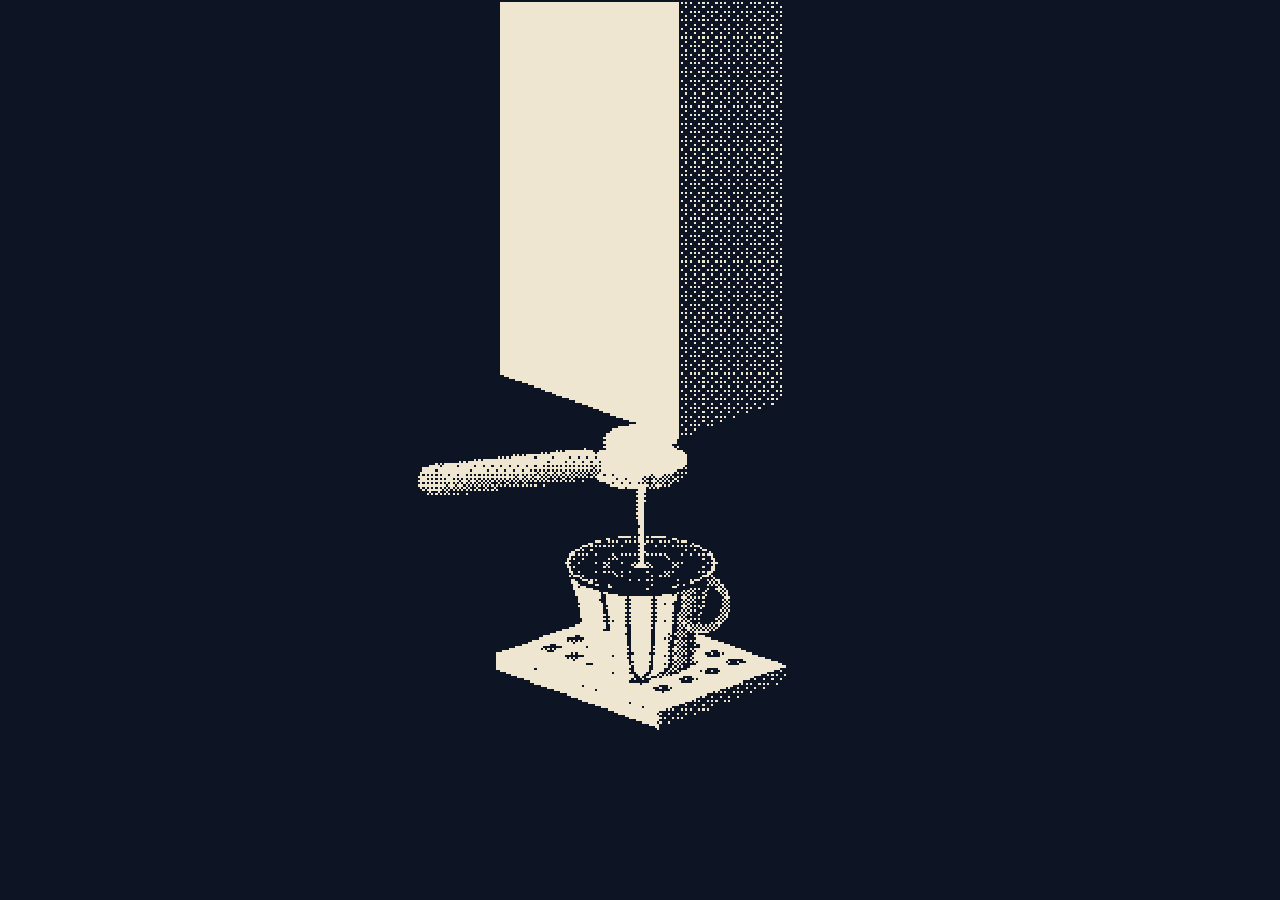
==== commit 4ca4a529: "Migrate Coffee postcard to shared controls architecture" ====
--- a/gallery/postcards/coffee/index.html
+++ b/gallery/postcards/coffee/index.html
@@ -1 +1 @@
-<!doctype html><html><head><meta charset="utf-8"><meta name="viewport" content="width=device-width,initial-scale=1"><title>Coffee</title><style>html,body{margin:0;width:100%;height:100%;overflow:hidden;background:#0d1424}#stage{width:100%;height:100%;display:flex;align-items:center;justify-content:center}canvas{image-rendering:pixelated;image-rendering:crisp-edges}#load{position:fixed;inset:0;display:grid;place-items:center;color:#efe6d2;font:11px ui-monospace;background:#0d1424}</style></head><body><div id="stage"><canvas id="c"></canvas></div><div id="load">SETTLING THE COFFEE…</div><script src="./values.js"></script><script src="./scene.js"></script><script>window.__coffee.boot()</script></body></html>
+<!doctype html><html><head><meta charset="utf-8"><meta name="viewport" content="width=device-width,initial-scale=1"><title>Coffee</title><style>html,body{margin:0;width:100%;height:100%;overflow:hidden;background:#0d1424}#stage{width:100%;height:100%;display:flex;align-items:center;justify-content:center}canvas{image-rendering:pixelated;image-rendering:crisp-edges}#load{position:fixed;inset:0;display:grid;place-items:center;color:#efe6d2;font:11px ui-monospace;background:#0d1424}</style></head><body><div id="stage"><canvas id="c"></canvas></div><div id="load">SETTLING THE COFFEE…</div><script type="module">window.COFFEE_VALUES=await fetch('./values.json',{cache:'no-store'}).then(response=>response.json());await import('./scene.js');window.__coffee.boot();</script></body></html>
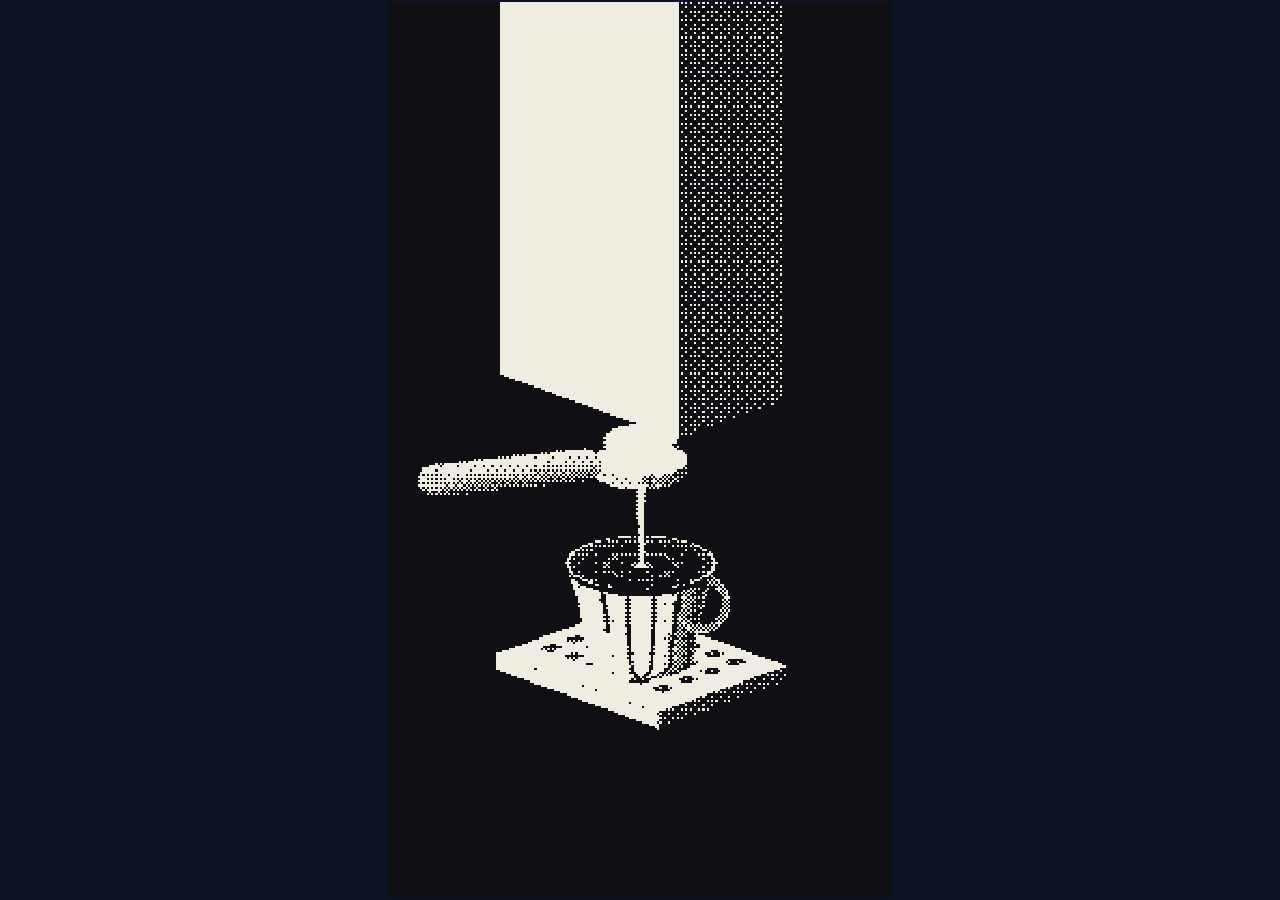
==== commit a7d8b20e: "Add shared rendering presets and palette modes" ====
--- a/gallery/postcards/coffee/index.html
+++ b/gallery/postcards/coffee/index.html
@@ -1 +1 @@
-<!doctype html><html><head><meta charset="utf-8"><meta name="viewport" content="width=device-width,initial-scale=1"><title>Coffee</title><style>html,body{margin:0;width:100%;height:100%;overflow:hidden;background:#0d1424}#stage{width:100%;height:100%;display:flex;align-items:center;justify-content:center}canvas{image-rendering:pixelated;image-rendering:crisp-edges}#load{position:fixed;inset:0;display:grid;place-items:center;color:#efe6d2;font:11px ui-monospace;background:#0d1424}</style></head><body><div id="stage"><canvas id="c"></canvas></div><div id="load">SETTLING THE COFFEE…</div><script type="module">window.COFFEE_VALUES=await fetch('./values.json',{cache:'no-store'}).then(response=>response.json());await import('./scene.js');window.__coffee.boot();</script></body></html>
+<!doctype html><html><head><meta charset="utf-8"><meta name="viewport" content="width=device-width,initial-scale=1"><title>Coffee</title><style>html,body{margin:0;width:100%;height:100%;overflow:hidden;background:#0d1424}#stage{width:100%;height:100%;display:flex;align-items:center;justify-content:center}canvas{image-rendering:pixelated;image-rendering:crisp-edges}#load{position:fixed;inset:0;display:grid;place-items:center;color:#efe6d2;font:11px ui-monospace;background:#0d1424}</style></head><body><div id="stage"><canvas id="c"></canvas></div><div id="load">SETTLING THE COFFEE…</div><script type="module">import{loadRenderSettings,applyRenderSelection,installRenderMessageHandler}from '../../shared/render-settings.js';window.COFFEE_VALUES=await fetch('./values.json',{cache:'no-store'}).then(response=>response.json());const settings=await loadRenderSettings();applyRenderSelection(window.COFFEE_VALUES,settings);await import('./scene.js');installRenderMessageHandler(window.__coffee,window.COFFEE_VALUES,settings);window.__coffee.boot();</script></body></html>
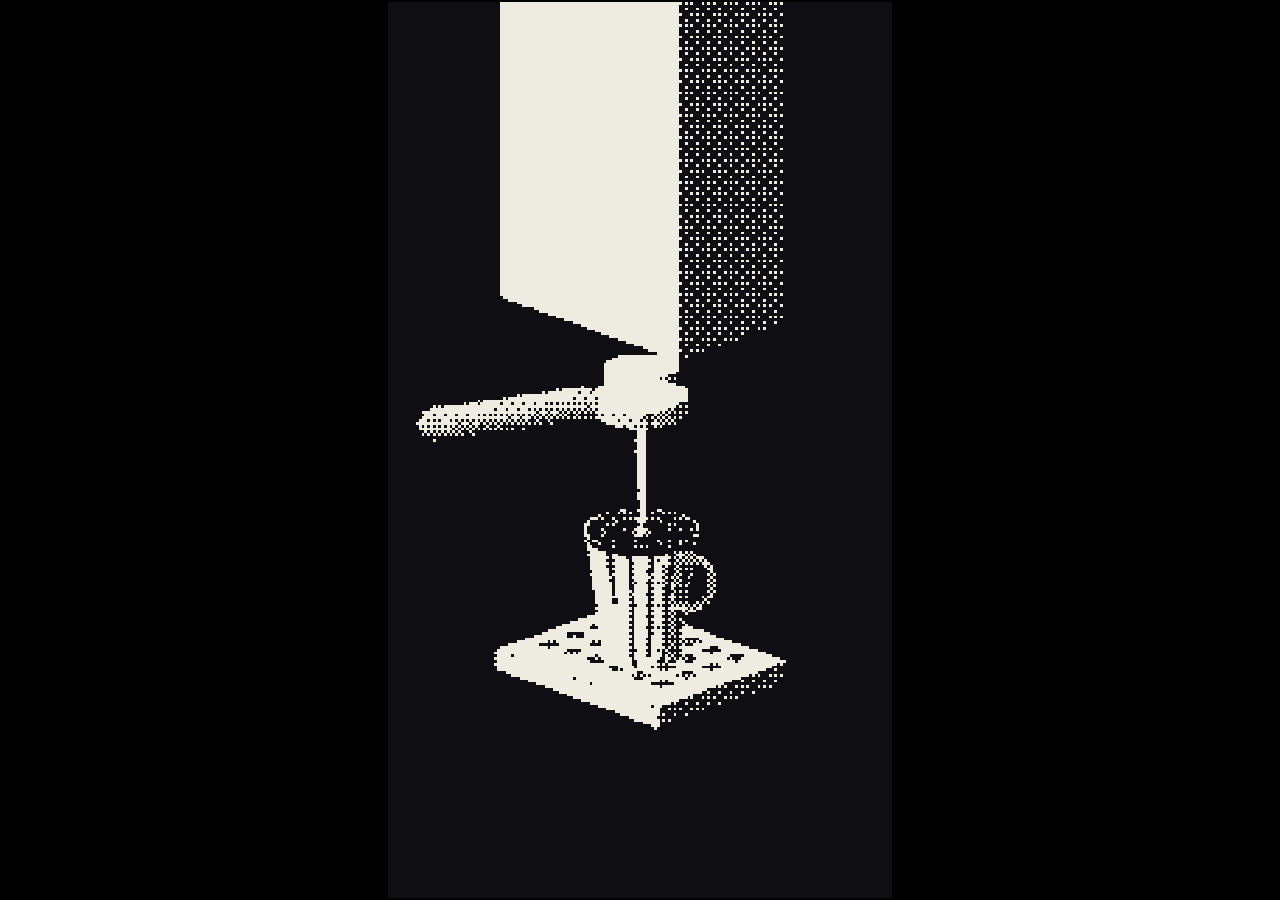
==== commit 86650a3f: "Refresh postcard render presets, palettes, and loading screens" ====
--- a/gallery/postcards/coffee/index.html
+++ b/gallery/postcards/coffee/index.html
@@ -1 +1 @@
-<!doctype html><html><head><meta charset="utf-8"><meta name="viewport" content="width=device-width,initial-scale=1"><title>Coffee</title><style>html,body{margin:0;width:100%;height:100%;overflow:hidden;background:#0d1424}#stage{width:100%;height:100%;display:flex;align-items:center;justify-content:center}canvas{image-rendering:pixelated;image-rendering:crisp-edges}#load{position:fixed;inset:0;display:grid;place-items:center;color:#efe6d2;font:11px ui-monospace;background:#0d1424}</style></head><body><div id="stage"><canvas id="c"></canvas></div><div id="load">SETTLING THE COFFEE…</div><script type="module">import{loadRenderSettings,applyRenderSelection,installRenderMessageHandler}from '../../shared/render-settings.js';window.COFFEE_VALUES=await fetch('./values.json',{cache:'no-store'}).then(response=>response.json());const settings=await loadRenderSettings();applyRenderSelection(window.COFFEE_VALUES,settings);await import('./scene.js');installRenderMessageHandler(window.__coffee,window.COFFEE_VALUES,settings);window.__coffee.boot();</script></body></html>
+<!doctype html><html><head><meta charset="utf-8"><meta name="viewport" content="width=device-width,initial-scale=1"><title>Coffee</title><style>html,body{margin:0;width:100%;height:100%;overflow:hidden;background:#0d1424}#stage{width:100%;height:100%;display:flex;align-items:center;justify-content:center}canvas{image-rendering:pixelated;image-rendering:crisp-edges}#load{position:fixed;inset:0;display:grid;place-items:center;color:#efe6d2;font:11px ui-monospace;background:#0d1424}</style><link rel="stylesheet" href="../../shared/controls-theme.css"><style>#load{background:var(--pc-default-dark);color:var(--pc-default-light);font-family:var(--pc-font-mono);font-weight:400;letter-spacing:.2em}</style></head><body><div id="stage"><canvas id="c"></canvas></div><div id="load">SETTLING THE COFFEE…</div><script type="module">import{loadRenderSettings,applyRenderSelection,installRenderMessageHandler}from '../../shared/render-settings.js';window.COFFEE_VALUES=await fetch('./values.json',{cache:'no-store'}).then(response=>response.json());const settings=await loadRenderSettings();applyRenderSelection(window.COFFEE_VALUES,settings);await import('./scene.js');installRenderMessageHandler(window.__coffee,window.COFFEE_VALUES,settings);window.__coffee.boot();</script></body></html>
--- a/gallery/shared/controls-theme.css
+++ b/gallery/shared/controls-theme.css
@@ -0,0 +1,6 @@
+@font-face{font-family:"Fira Mono";font-style:normal;font-weight:400;font-display:swap;src:url("./fonts/fira-mono-regular.ttf") format("truetype")}@font-face{font-family:"Fira Mono";font-style:normal;font-weight:500;font-display:swap;src:url("./fonts/fira-mono-medium.ttf") format("truetype")}@font-face{font-family:"Fira Mono";font-style:normal;font-weight:700;font-display:swap;src:url("./fonts/fira-mono-bold.ttf") format("truetype")}@font-face{font-family:"Fira Sans";font-style:normal;font-weight:400;font-display:swap;src:url("./fonts/fira-sans-regular.ttf") format("truetype")}@font-face{font-family:"Fira Sans";font-style:normal;font-weight:500;font-display:swap;src:url("./fonts/fira-sans-medium.ttf") format("truetype")}
+
+:root{--pc-black:#000;--pc-white:#fff;--pc-white-80:rgba(255,255,255,.8);--pc-white-50:rgba(255,255,255,.5);--pc-white-15:rgba(255,255,255,.15);--pc-white-08:rgba(255,255,255,.08);--pc-accent:#c5e714;--pc-default-dark:#374b6f;--pc-default-light:#efece2;--pc-border:1px;--pc-scrollbar:8px;--pc-space-1:4px;--pc-space-2:8px;--pc-space-3:12px;--pc-space-4:16px;--pc-font-sans:"Fira Sans",Arial,sans-serif;--pc-font-mono:"Fira Mono","SFMono-Regular",monospace;--pc-panel-width:300px}
+
+html,body{margin:0;width:100%;height:100%;background:var(--pc-black);color:var(--pc-white);font:12px/1.35 var(--pc-font-sans)}
+.postcard-load{position:fixed;inset:0;z-index:20;display:flex;align-items:center;justify-content:center;background:var(--pc-default-dark);color:var(--pc-default-light);font:400 11px/1.2 var(--pc-font-mono);letter-spacing:.2em;text-transform:uppercase}
